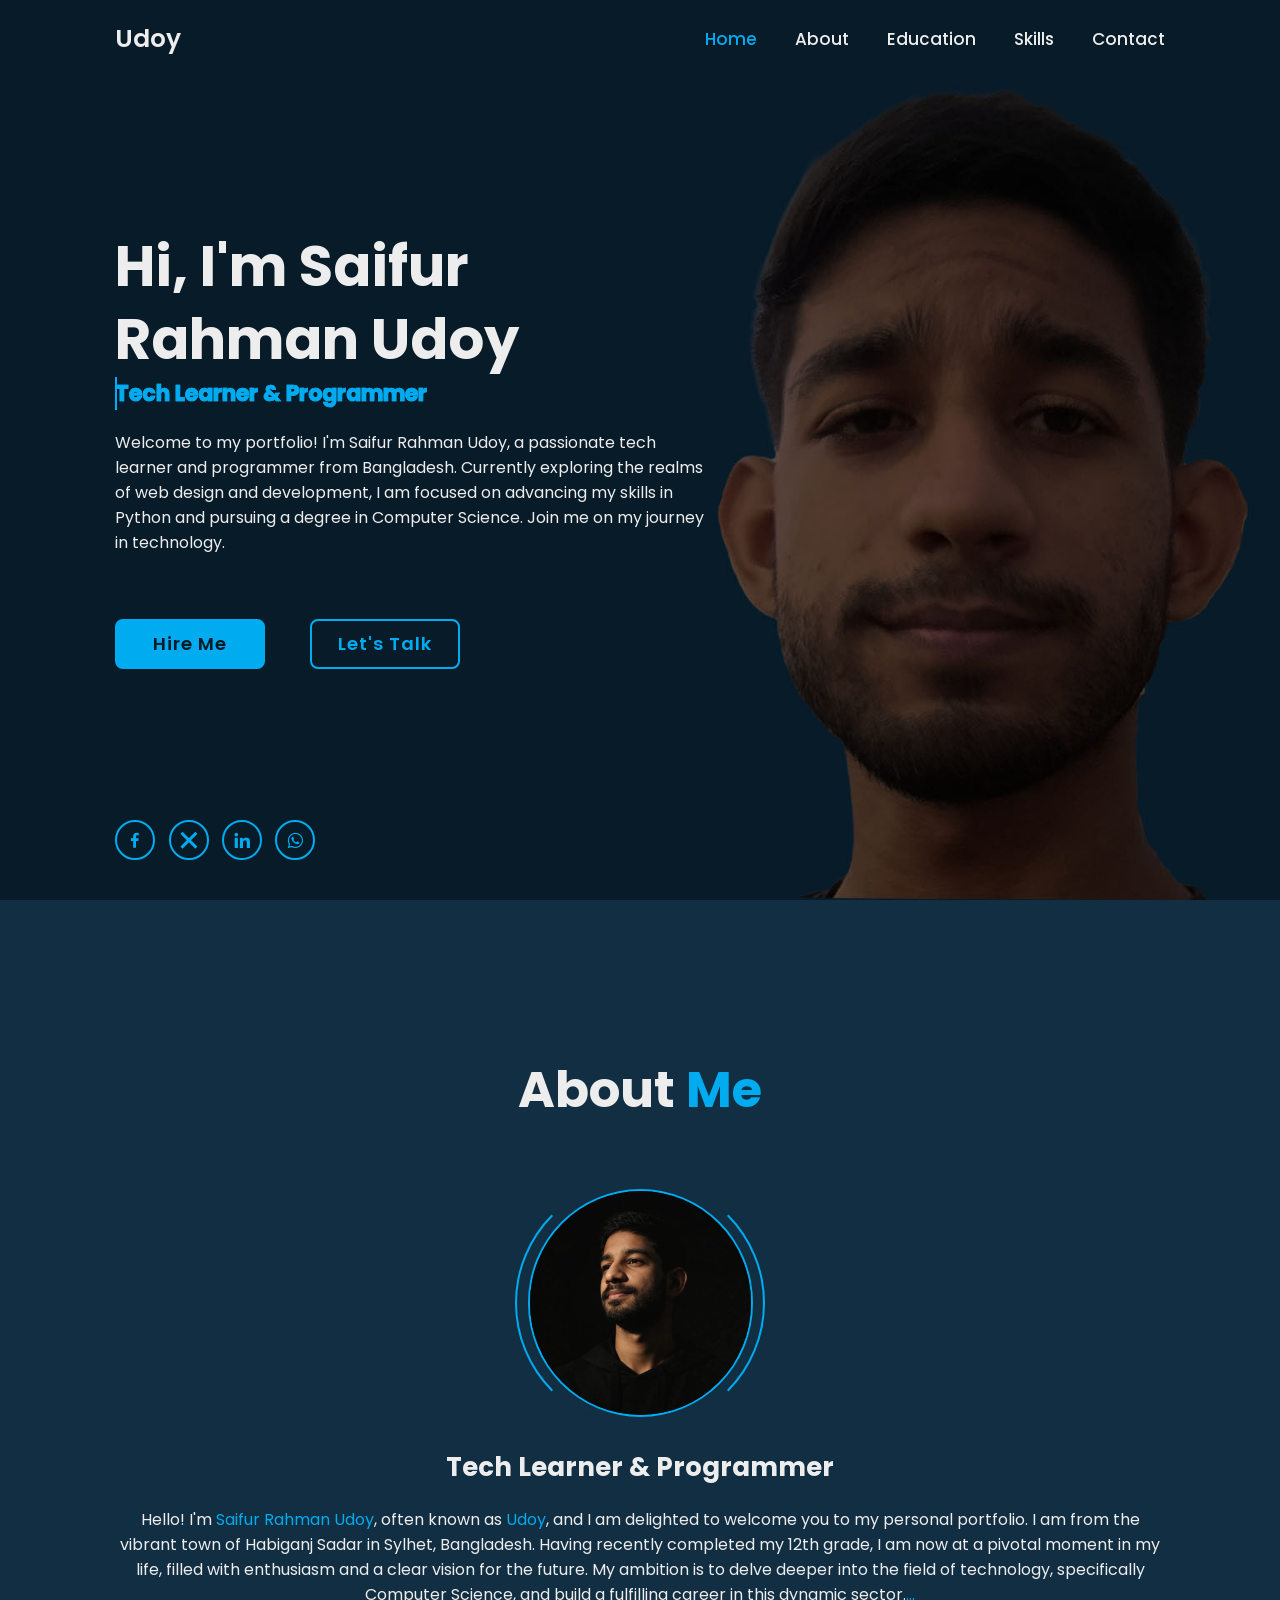
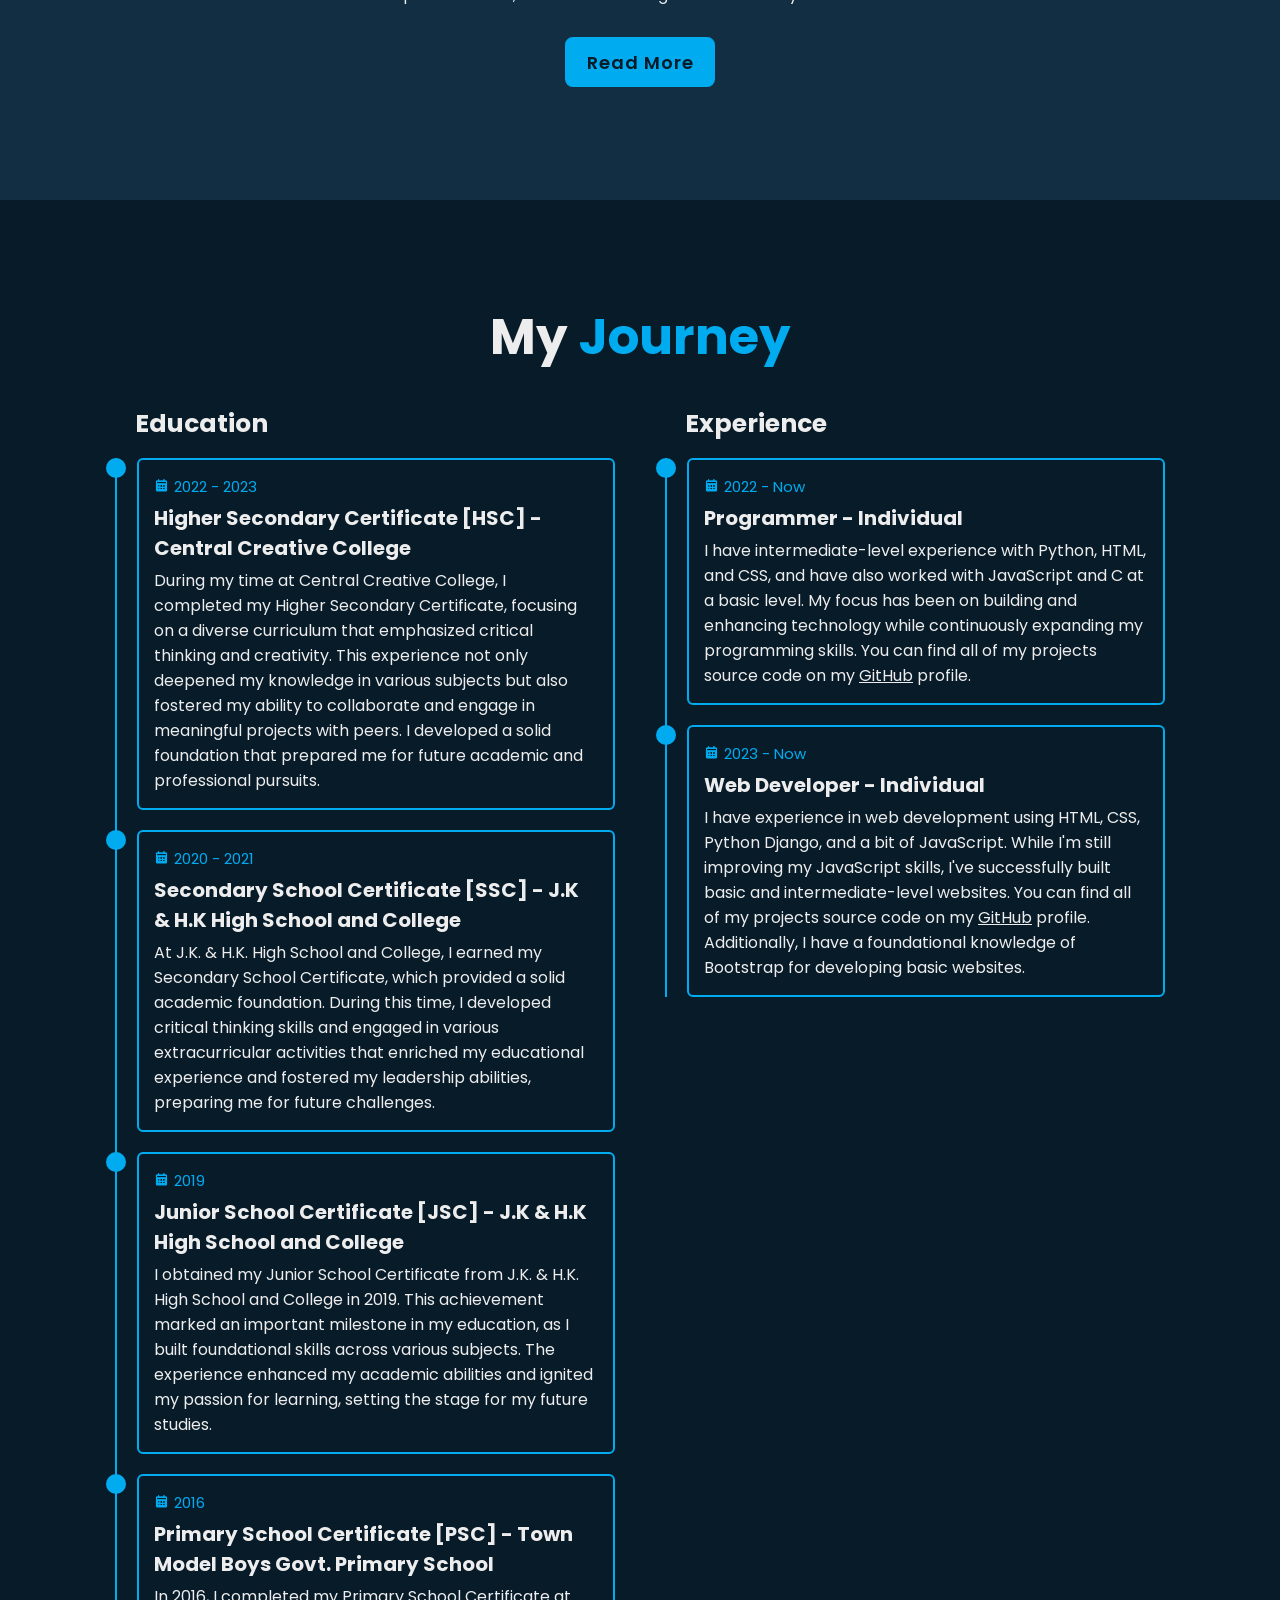
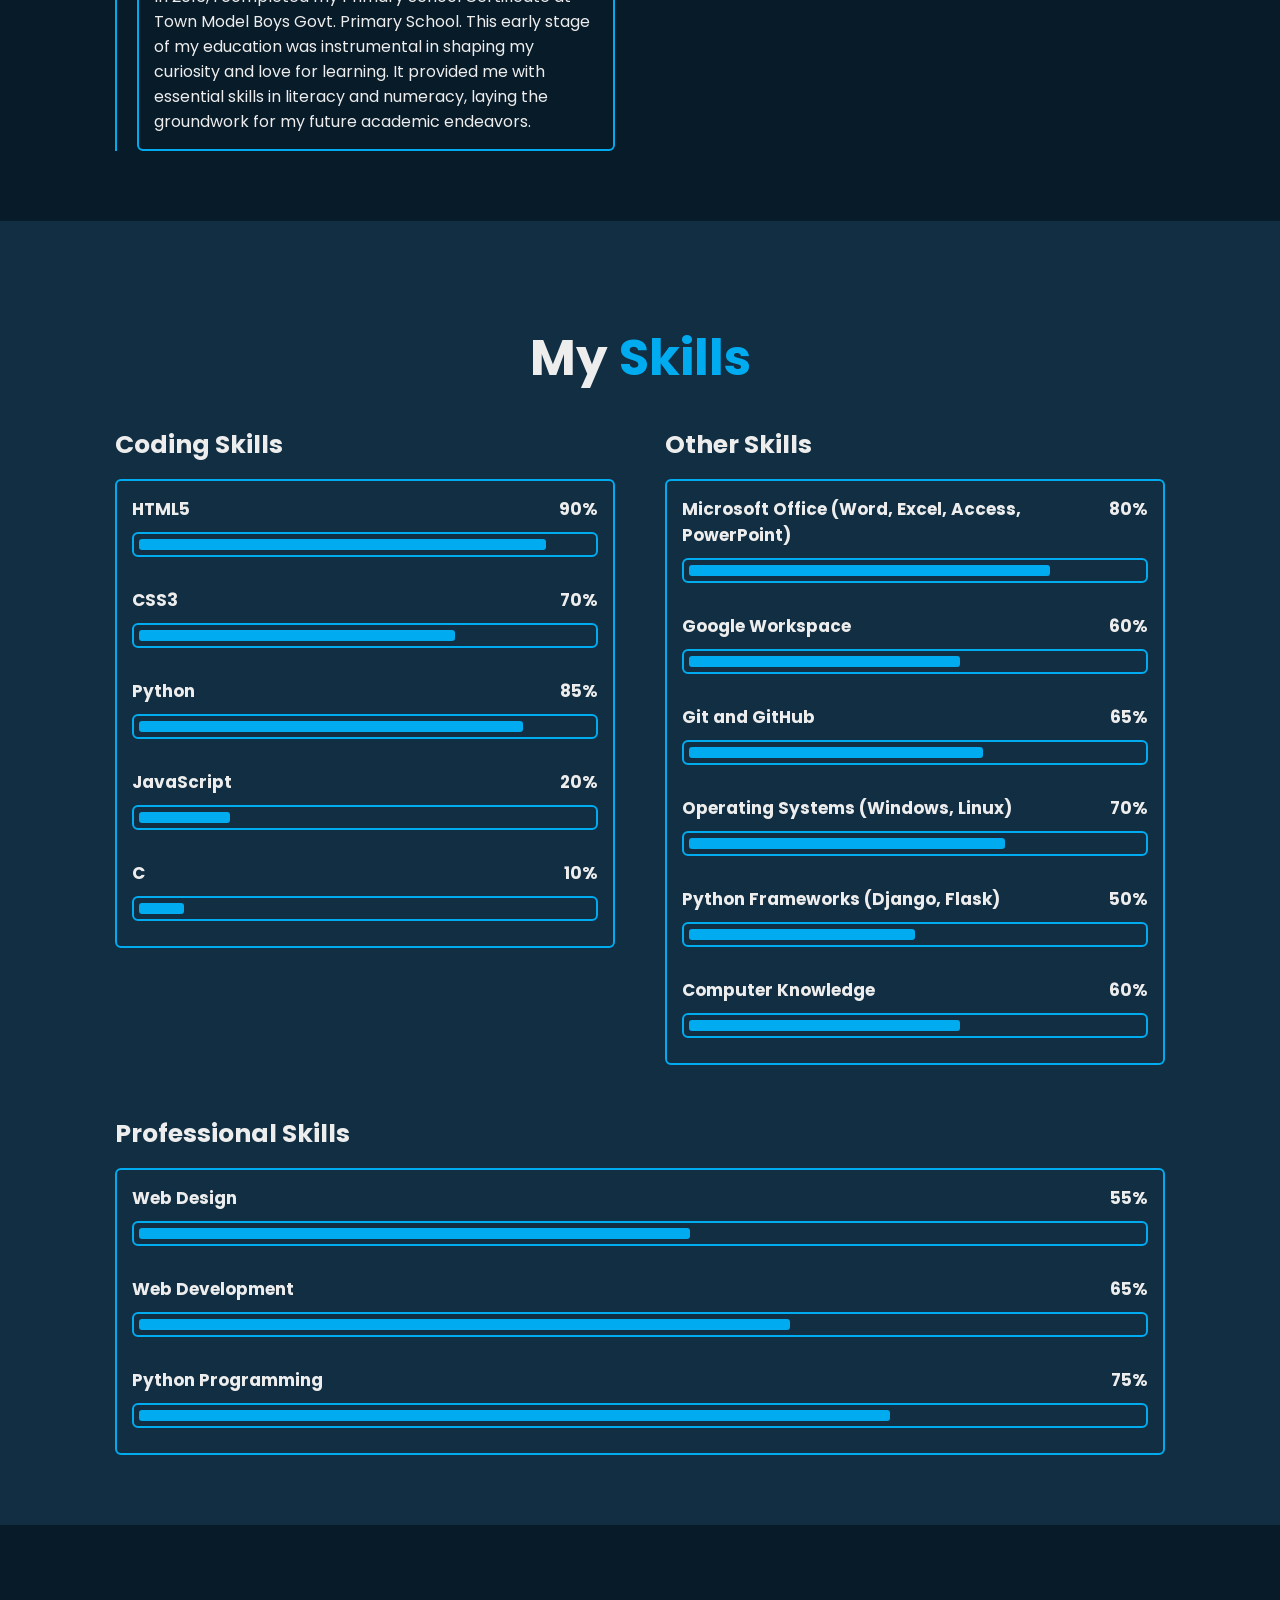
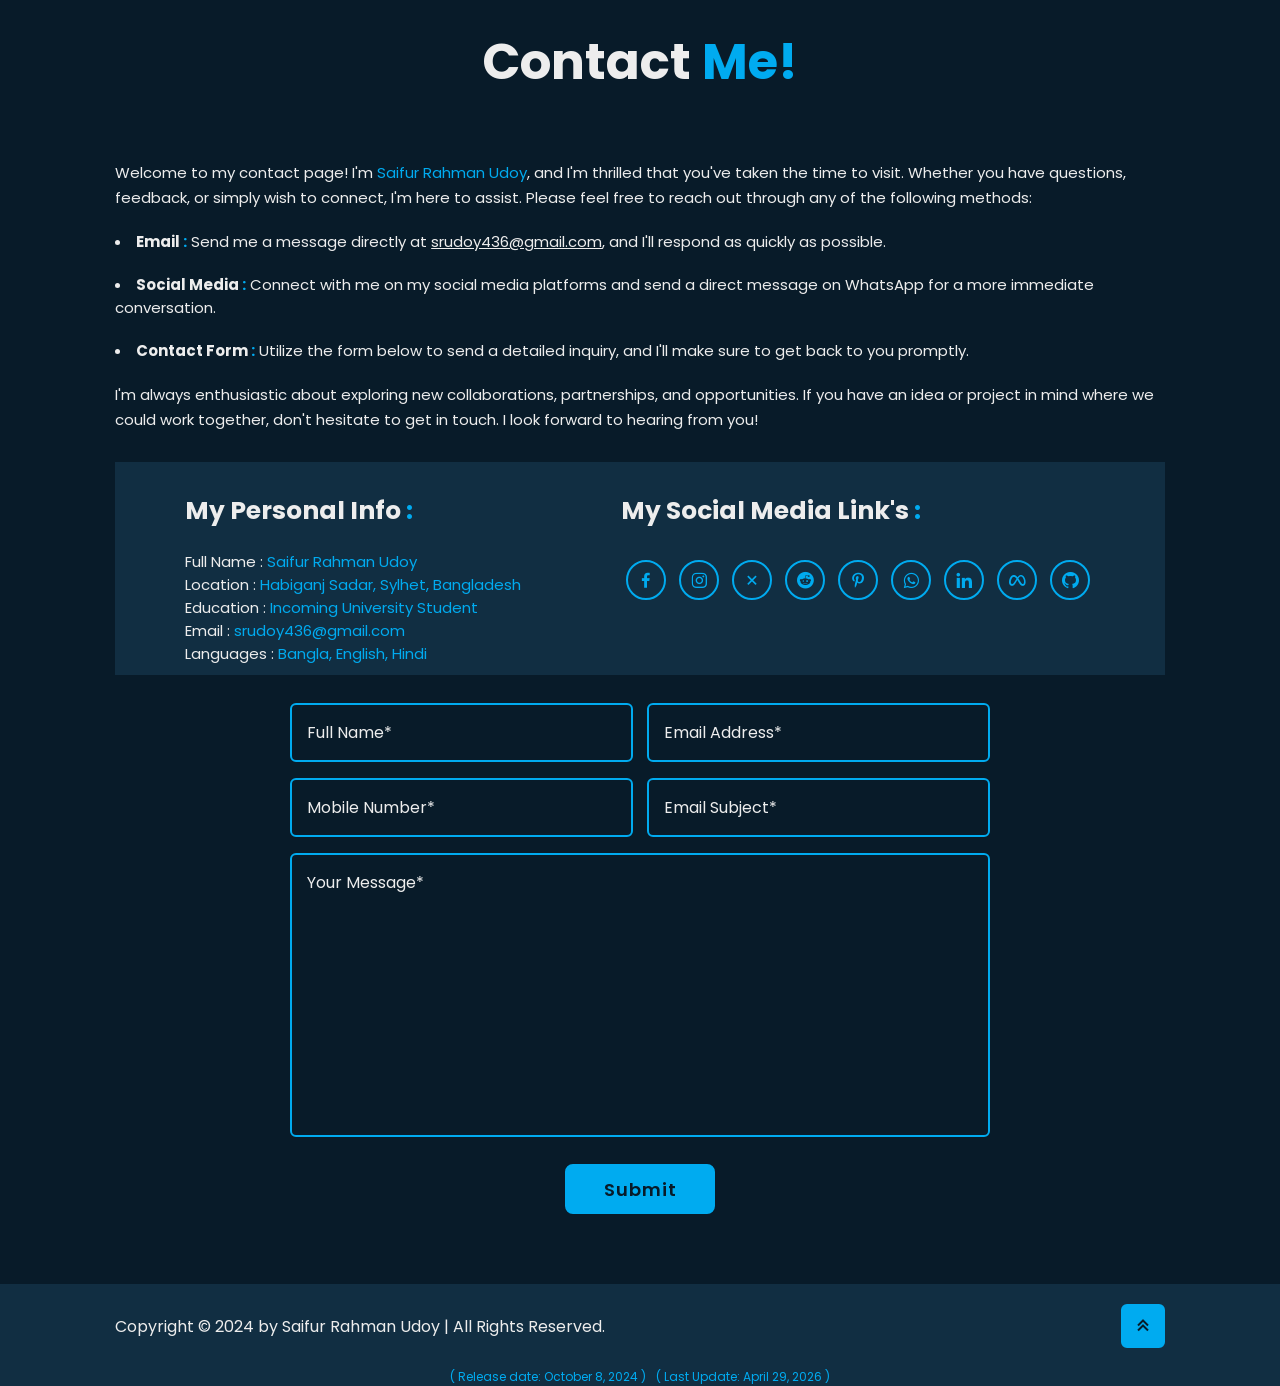
==== index.html @ 271bfabc "Add files via upload" ====
<!DOCTYPE html>
<html lang="en">
<head>
    <meta charset="UTF-8">
    <meta name="viewport" content="width=device-width, initial-scale=1.0">
    <title>Saifur Rahman Udoy</title>
    <link rel="icon" href="./img/aboutProfile.jpg" type="img/titleimg">
    <link rel="stylesheet" href="./css/style.css">
    <link rel="stylesheet" href="./css/responsive.css">
    <link href='https://unpkg.com/boxicons@2.1.4/css/boxicons.min.css' rel='stylesheet'>
</head>
<body>
    <!-- HEADER SECTION DESIGN -->
    <header class="header">
        <a href="#home" class="logo">Udoy</a>
        <!-- <div class="bx bx-menu" id="menu-icon"></div> -->
        <nav class="navbar">
            <a href="#home" class="active">Home</a>
            <a href="#about">About</a>
            <a href="#education">Education</a>
            <a href="#skills">Skills</a>
            <a href="#contact">Contact</a>

            <span class="active-nav"></span>
        </nav>
    </header>
    <!-- MAIN SECTION DESIGN  -->
    <main>
        <!-- HOME SECTION DESIGN  -->
        <section class="home show-animate" id="home">
            <div class="home-content">
                <h1>Hi, I'm <span>Saifur Rahman Udoy</span></h1>
                <div class="text-animate">
                    <h3>Tech Learner & Programmer</h3>
                </div>
                <p>Welcome to my portfolio! I'm Saifur Rahman Udoy, a passionate tech learner and programmer from Bangladesh. Currently exploring the realms of web design and development, I am focused on advancing my skills in Python and pursuing a degree in Computer Science. Join me on my journey in technology.</p>
                <div class="btn-box">
                    <a href="#contact" class="btn">Hire Me</a>
                    <a href="#contact" class="btn">Let's Talk</a>
                </div>
            </div>
            <div class="home-sci">
                <a href="https://www.facebook.com/saifurrahmanudoy" target="_blank"><i class='bx bxl-facebook'></i></a>
                <a href="https://www.x.com/Udoy436" target="_blank"><i class='bx bx-x' id="X-handle"></i></a>
                <a href="https://www.linkedin.com/in/saifurrahmanudoy" target="_blank"><i class='bx bxl-linkedin'></i></a>
                <a href="https://wa.me/+8801782299436" target="_blank"><i class='bx bxl-whatsapp'></i></a>
            </div>
            <div class="home-imgHover"></div>
        </section>
        <!-- ABOUT SECTION DESIGN  -->
         <section class="about" id="about">
            <h2 class="heading">About <span>Me</span></h2>
            <div class="about-img">
                <img src="./img/aboutProfile.jpg" alt="my image">
                <span class="circle-spin"></span>
            </div>
            <div class="about-content">
                <h3>Tech Learner & Programmer</h3>
                <p>Hello! I'm <span>Saifur Rahman Udoy</span>, often known as <span>Udoy</span>, and I am delighted to welcome you to my personal portfolio. I am from the vibrant town of Habiganj Sadar in Sylhet, Bangladesh. Having recently completed my 12th grade, I am now at a pivotal moment in my life, filled with enthusiasm and a clear vision for the future. My ambition is to delve deeper into the field of technology, specifically Computer Science, and build a fulfilling career in this dynamic sector.<span>...</span></p>
                <div class="btn-box btns">
                    <a href="./html/about.html" class="btn">Read More</a>
                </div>
            </div>
         </section>
         <!-- EDUCATION SECTION DESIGN  -->
          <section class="education" id="education">
            <h2 class="heading">My <span>Journey</span></h2>
            <div class="education-row">
                <div class="education-column">
                    <h3 class="title">Education</h3>
                    <div class="education-box">
                        <div class="education-content">
                            <div class="content">
                                <div class="year"><i class='bx bxs-calendar'></i>2022 - 2023</div>
                                <h3>Higher Secondary Certificate [HSC] - Central Creative College</h3>
                                <p>During my time at Central Creative College, I completed my Higher Secondary Certificate, focusing on a diverse curriculum that emphasized critical thinking and creativity. This experience not only deepened my knowledge in various subjects but also fostered my ability to collaborate and engage in meaningful projects with peers. I developed a solid foundation that prepared me for future academic and professional pursuits.</p>
                            </div>
                        </div>
                        <div class="education-content">
                            <div class="content">
                                <div class="year"><i class='bx bxs-calendar'></i>2020 - 2021</div>
                                <h3>Secondary School Certificate [SSC] - J.K & H.K High School and College</h3>
                                <p>At J.K. & H.K. High School and College, I earned my Secondary School Certificate, which provided a solid academic foundation. During this time, I developed critical thinking skills and engaged in various extracurricular activities that enriched my educational experience and fostered my leadership abilities, preparing me for future challenges.</p>
                            </div>
                        </div>
                        <div class="education-content">
                            <div class="content">
                                <div class="year"><i class='bx bxs-calendar'></i>2019</div>
                                <h3>Junior School Certificate [JSC] - J.K & H.K High School and College</h3>
                                <p>I obtained my Junior School Certificate from J.K. & H.K. High School and College in 2019. This achievement marked an important milestone in my education, as I built foundational skills across various subjects. The experience enhanced my academic abilities and ignited my passion for learning, setting the stage for my future studies.</p>
                            </div>
                        </div>
                        <div class="education-content">
                            <div class="content">
                                <div class="year"><i class='bx bxs-calendar'></i>2016</div>
                                <h3>Primary School Certificate [PSC] - Town Model Boys Govt. Primary School</h3>
                                <p>In 2016, I completed my Primary School Certificate at Town Model Boys Govt. Primary School. This early stage of my education was instrumental in shaping my curiosity and love for learning. It provided me with essential skills in literacy and numeracy, laying the groundwork for my future academic endeavors.</p>
                            </div>
                        </div>
                    </div>
                </div>
                <div class="education-column">
                    <h3 class="title">Experience</h3>
                    <div class="education-box">
                        <div class="education-content">
                            <div class="content">
                                <div class="year"><i class='bx bxs-calendar'></i>2022 - Now</div>
                                <h3>Programmer  - Individual</h3>
                                <p>I have intermediate-level experience with Python, HTML, and CSS, and have also worked with JavaScript and C at a basic level. My focus has been on building and enhancing technology while continuously expanding my programming skills. You can find all of my projects source code on my <a href="https://github.com/udoy382" class="link-code" target="_blank">GitHub</a> profile.</p>
                            </div>
                        </div>
                        <div class="education-content">
                            <div class="content">
                                <div class="year"><i class='bx bxs-calendar'></i>2023 - Now</div>
                                <h3>Web Developer - Individual</h3>
                                <p>I have experience in web development using HTML, CSS, Python Django, and a bit of JavaScript. While I'm still improving my JavaScript skills, I've successfully built basic and intermediate-level websites. You can find all of my projects source code on my <a href="https://github.com/udoy382" class="link-code" target="_blank">GitHub</a> profile. Additionally, I have a foundational knowledge of Bootstrap for developing basic websites.</p>
                            </div>
                        </div>
                    </div>
                </div>
            </div>
          </section>
          <!-- SKILLS SECTION DESIGN  -->
           <section class="skills" id="skills">
            <h2 class="heading">My <span>Skills</span></h2>
            <div class="skills-row">
                <div class="skills-column">
                    <h3 class="title">Coding Skills</h3>
                    <div class="skills-box">
                        <div class="skills-content">
                            <div class="progress">
                                <h3>HTML5 <span>90%</span></h3>
                                <div class="bar"><span></span></div>
                            </div>
                            <div class="progress">
                                <h3>CSS3 <span>70%</span></h3>
                                <div class="bar"><span></span></div>
                            </div>
                            <div class="progress">
                                <h3>Python <span>85%</span></h3>
                                <div class="bar"><span></span></div>
                            </div>
                            <div class="progress">
                                <h3>JavaScript <span>20%</span></h3>
                                <div class="bar"><span></span></div>
                            </div>
                            <div class="progress">
                                <h3>C <span>10%</span></h3>
                                <div class="bar"><span></span></div>
                            </div>
                        </div>
                    </div>
                </div>
                <div class="skills-column">
                    <h3 class="title">Other Skills</h3>
                    <div class="skills-box">
                        <div class="skills-content">
                            <div class="progress">
                                <h3>Microsoft Office (Word, Excel, Access, PowerPoint) <span>80%</span></h3>
                                <div class="bar"><span></span></div>
                            </div>
                            <div class="progress">
                                <h3>Google Workspace <span>60%</span></h3>
                                <div class="bar"><span></span></div>
                            </div>
                            <div class="progress">
                                <h3>Git and GitHub <span>65%</span></h3>
                                <div class="bar"><span></span></div>
                            </div>
                            <div class="progress">
                                <h3>Operating Systems (Windows, Linux) <span>70%</span></h3>
                                <div class="bar"><span></span></div>
                            </div>
                            <div class="progress">
                                <h3>Python Frameworks (Django, Flask) <span>50%</span></h3>
                                <div class="bar"><span></span></div>
                            </div>
                            <div class="progress">
                                <h3>Computer Knowledge <span>60%</span></h3>
                                <div class="bar"><span></span></div>
                            </div>
                        </div>
                    </div>
                </div>
                <div class="skills-column">
                    <h3 class="title">Professional Skills</h3>
                    <div class="skills-box">
                        <div class="skills-content">
                            <div class="progress">
                                <h3>Web Design<span>55%</span></h3>
                                <div class="bar"><span></span></div>
                            </div>
                            <div class="progress">
                                <h3>Web Development <span>65%</span></h3>
                                <div class="bar"><span></span></div>
                            </div>
                            <div class="progress">
                                <h3>Python Programming <span>75%</span></h3>
                                <div class="bar"><span></span></div>
                            </div>
                        </div>
                    </div>
                </div>
            </div>
           </section>
           <!-- CONTACT SECTION DESIGN  -->
            <section class="contact" id="contact">
                <h2 class="heading">Contact <span>Me!</span></h2>
                <div class="contact-top-text">
                    <p>Welcome to my contact page! I'm <span>Saifur Rahman Udoy</span>, and I'm thrilled that you've taken the time to visit. Whether you have questions, feedback, or simply wish to connect, I'm here to assist. Please feel free to reach out through any of the following methods:</p>
                    <p>
                        <li>
                            <b>Email <span>:</span></b> Send me a message directly at <a href="mailto:srudoy436@gmail.com" class="link-code">srudoy436@gmail.com</a>, and I'll respond as quickly as possible.
                        </li>
                    </p>
                    <p>
                        <li>
                            <b>Social Media <span>:</span></b> Connect with me on my social media platforms and send a direct message on WhatsApp for a more immediate conversation.
                        </li>

                    </p>
                    <p>
                        <li>
                            <b>Contact Form <span>:</span></b> Utilize the form below to send a detailed inquiry, and I'll make sure to get back to you promptly.
                        </li>

                    </p>
                    <p>
                        I'm always enthusiastic about exploring new collaborations, partnerships, and opportunities. If you have an idea or project in mind where we could work together, don't hesitate to get in touch. I look forward to hearing from you!
                    </p>
                </div>
                <div class="my-contact-info">
                    <div class="top-contact-info">
                        <h3>My Personal Info <span>:</span></h3>
                        <p>Full Name : <span>Saifur Rahman Udoy</span></p>
                        <p>Location : <span>Habiganj Sadar, Sylhet, Bangladesh</span></p>
                        <p>Education : <span>Incoming University Student</span></p>
                        <p>Email : <span>srudoy436@gmail.com</span></p>
                        <p>Languages : <span>Bangla, English, Hindi</span></p>
                    </div>
                    <div class="bottom-contact-info">
                        <h3>My Social Media Link's <span>:</span></h3>
                        <a href="https://www.facebook.com/saifurrahmanudoy" target="_blank"><i class='bx bxl-facebook'></i></a>
                        <a href="https://www.instagram.com/saifurrahmanudoy/" target="_blank"><i class='bx bxl-instagram'></i></a>
                        <a href="https://www.x.com/Udoy436" target="_blank"><i class='bx bx-x' id="X-handle"></i></a>
                        <a href="https://www.reddit.com/u/SaifurRahmanUdoy/s/kiwu8GgrQa" target="_blank"><i class='bx bxl-reddit'></i></a>
                        <a href="https://pin.it/75cZm0Jy0" target="_blank"><i class='bx bxl-pinterest-alt'></i></a>
                        <a href="https://wa.me/+8801782299436" target="_blank"><i class='bx bxl-whatsapp'></i></a>
                        <a href="https://www.linkedin.com/in/saifurrahmanudoy" target="_blank"><i class='bx bxl-linkedin'></i></a>
                        <a href="https://www.threads.net/@saifurrahmanudoy" target="_blank"><i class='bx bxl-meta'></i></a>
                        <a href="https://github.com/udoy382" target="_blank"><i class='bx bxl-github'></i></a>
                    </div>
                </div>
                <form action="https://api.web3forms.com/submit" method="POST">
                    <div class="input-box">
                        <input type="hidden" name="access_key" value="19dd0f83-bced-4e68-affa-c4c478525150">
                        <div class="input-field">
                            <input type="text" name="name" id="name" placeholder="Full Name*" required>
                            <span class="focus"></span>
                        </div>
                        <div class="input-field">
                            <input type="email" name="email" id="email" placeholder="Email Address*" required>
                            <span class="focus"></span>
                        </div>
                    </div>
                    <div class="input-box">
                        <div class="input-field">
                            <input type="number" name="number" id="number" placeholder="Mobile Number*" required>
                            <span class="focus"></span>
                        </div>
                        <div class="input-field">
                            <input type="text" name="subject" id="subject" placeholder="Email Subject*" required>
                            <span class="focus"></span>
                        </div>
                    </div>
                    <div class="textarea-field">
                        <textarea name="textarea" id="textarea" cols="30" rows="10" placeholder="Your Message*" required></textarea>
                        <span class="focus"></span>
                    </div>
                    <div class="btn-box btns">
                        <button type="submit" class="btn">Submit</button>
                    </div>
                </form>
            </section>
    </main>
    <!-- FOOTER SECTION DESIGN  -->
    <footer class="footer">
        <div class="footer-top-content">
            <div class="footer-text">
                <p>Copyright &copy; 2024 by Saifur Rahman Udoy | All Rights Reserved.</p>
            </div>
            <div class="footer-iconTop">
                <a href="#"><i class='bx bx-chevrons-up'></i></a>
            </div>
        </div>
        <div class="footer-bottom-content">
            <div class="release-box">
                <span>( Release date: October 8, 2024 )</span>
            </div>
            <div class="last-update-box">
                <span>( Last Update: April 29, 2026 )</span>
            </div>
        </div>
    </footer>
    <script src="./js/script.js"></script>
</body>
</html>
---- css/style.css ----
@import url("https://fonts.googleapis.com/css2?family=Poppins:wght@200;300;400;500;600;700;800;900&display=swap");

* {
  margin: 0;
  padding: 0;
  box-sizing: border-box;
  border: none;
  outline: none;
  scroll-behavior: smooth;
  font-family: "Poppins", sans-serif;
}

:root {
  --bg-color: #081b29;
  --second-bg-color: #112e42;
  --text-color: #ededed;
  --main-color: #00abf0;
}

::selection {
  color: #008B8B;
}


html {
  font-size: 62.5%;
  overflow-x: hidden;
}

body {
  background: var(--bg-color);
  color: var(--text-color);
}

a {
  text-decoration: none;
}

/* HEADER SECTION DESIGN  */

.header {
  position: fixed;
  top: 0;
  left: 0;
  width: 100%;
  padding: 2rem 9%;
  background-color: transparent;
  display: flex;
  justify-content: space-between;
  align-items: center;
  z-index: 100;
  transition: 0.3s;
}

.header.sticky {
  background: var(--bg-color);
}

.logo {
  position: relative;
  font-size: 2.5rem;
  color: var(--text-color);
  font-weight: 600;
}

.navbar {
  position: relative;
}

.navbar a {
  font-size: 1.7rem;
  color: var(--text-color);
  font-weight: 500;
  margin-left: 3.5rem;
  transition: 0.3s;
}

.navbar a:hover,
.navbar a.active {
  color: var(--main-color);
}

#menu-icon {
  position: relative;
  font-size: 3.6rem;
  color: var(--text-color);
  cursor: pointer;
  display: none;
}

/* MAIN SECTION DESIGN  */

section {
  min-height: 100vh;
  padding: 10rem 9% 2rem;
}

/* HOME SECTION DESIGN  */

.home {
  display: flex;
  align-items: center;
  padding: 0 9%;
  background: url("../img/myImage2.jpg") no-repeat;
  background-size: cover;
  background-position: center;
}

.home-content {
  max-width: 60rem;
  z-index: 99;
}

.home-content h1 {
  position: relative;
  display: inline-block;
  font-size: 5.6rem;
  font-weight: 700;
  line-height: 1.3;
}

.home-content h1 span {
  color: var(--text-color);
}

.home-content .text-animate {
  position: relative;
  width: 32.8rem;
}

.home-content .text-animate h3 {
  font-size: 2.2rem;
  font-weight: 700;
  color: transparent;
  -webkit-text-stroke: 0.7px var(--main-color);
  background-image: linear-gradient(var(--main-color), var(--main-color));
  background-repeat: no-repeat;
  -webkit-background-clip: text;
  background-clip: text;
  background-position: center;
}

.home.show-animate .home-content .text-animate h3 {
  animation: homeBgText 6s linear infinite;
  animation-delay: 2s;
}

.home-content .text-animate h3::before {
  content: "";
  position: absolute;
  top: 0;
  left: 0;
  width: 0;
  height: 100%;
  border-right: 2px solid var(--main-color);
  z-index: -1;
}

.home.show-animate .home-content .text-animate h3::before {
  animation: homeCursorTexxt 6s linear infinite;
  animation-delay: 2s;
}

.home-content p {
  position: relative;
  font-size: 1.6rem;
  margin: 2rem 0 4em;
}

.btn-box {
  position: relative;
  display: flex;
  justify-content: space-between;
  width: 34.5rem;
  height: 5rem;
}

.btn-box .btn {
  position: relative;
  display: inline-flex;
  justify-content: center;
  align-items: center;
  width: 15rem;
  height: 100%;
  background: var(--main-color);
  border: 0.2rem solid var(--main-color);
  border-radius: 0.8rem;
  font-size: 1.8rem;
  font-weight: 600;
  letter-spacing: 0.1rem;
  color: var(--bg-color);
  z-index: 1;
  overflow: hidden;
  transition: 0.5s;
}

.btn-box .btn:hover {
  color: var(--main-color);
}

.btn-box .btn:nth-child(2) {
  background: transparent;
  color: var(--main-color);
}

.btn-box .btn:nth-child(2):hover {
  color: var(--bg-color);
}

.btn-box .btn:nth-child(2)::before {
  background: var(--main-color);
}

.btn-box .btn::before {
  content: "";
  position: absolute;
  top: 0;
  left: 0;
  width: 0;
  height: 100%;
  background: var(--bg-color);
  z-index: -1;
  transition: 0.5s;
}

.btn-box .btn:hover::before {
  width: 100%;
}

.home-sci {
  position: absolute;
  bottom: 4rem;
  width: 200px;
  display: flex;
  justify-content: space-between;
}

.home-sci a {
  position: relative;
  display: inline-flex;
  justify-content: center;
  align-items: center;
  width: 40px;
  height: 40px;
  background: transparent;
  border: 0.2rem solid var(--main-color);
  border-radius: 50%;
  font-size: 20px;
  color: var(--main-color);
  z-index: 1;
  overflow: hidden;
  transition: 0.5s;
}

.home-sci a:hover {
  color: var(--bg-color);
}

.home-sci a::before {
  content: "";
  position: absolute;
  top: 0;
  left: 0;
  width: 0;
  height: 100%;
  background: var(--main-color);
  z-index: -1;
  transition: 0.5s;
}

.home-sci a:hover::before {
  width: 100%;
}

.home-sci #X-handle {
  font-size: 36px;
}

.home-imgHover {
  position: absolute;
  top: 0;
  right: 0;
  width: 45%;
  height: 100%;
  background: transparent;
  transition: 3s;
}

.home-imgHover:hover {
  background: var(--bg-color);
  opacity: 0.8;
}

/* ABOUT SECTION DESIGN  */

.about {
  display: flex;
  justify-content: center;
  align-items: center;
  flex-direction: column;
  gap: 2rem;
  background: var(--second-bg-color);
  padding-bottom: 6rem;
}

.heading {
  position: relative;
  font-size: 5rem;
  margin-bottom: 3rem;
  text-align: center;
}

span {
  color: var(--main-color);
}

.about-img {
  position: relative;
  width: 25rem;
  height: 25rem;
  border-radius: 50%;
  display: flex;
  justify-content: center;
  align-items: center;
}

.about-img img {
  width: 90%;
  border-radius: 50%;
  border: 0.2rem solid var(--main-color);
}

.about-img .circle-spin {
  position: absolute;
  top: 50%;
  left: 50%;
  transform: translate(-50%, -50%) rotate(0);
  width: 100%;
  height: 100%;
  border-radius: 50%;
  border-top: 0.2rem solid var(--second-bg-color);
  border-bottom: 0.2rem solid var(--second-bg-color);
  border-left: 0.2rem solid var(--main-color);
  border-right: 0.2rem solid var(--main-color);
  animation: aboutSinner 8s linear infinite;
}

.about-content {
  text-align: center;
}

.about-content h3 {
  position: relative;
  display: inline-block;
  font-size: 2.6rem;
}

.about-content p {
  position: relative;
  font-size: 1.6rem;
  margin: 2rem 0 3rem;
}

.btn-box.btns {
  display: inline-block;
  width: 15rem;
}

.btn-box.btns a::before {
  background: var(--second-bg-color);
}

/* EDUCATION SECTION DESIGN  */

.education {
  display: flex;
  justify-content: center;
  align-items: center;
  flex-direction: column;
  min-height: auto;
  padding-bottom: 5rem;
}

.education .education-row {
  display: flex;
  flex-wrap: wrap;
  gap: 5rem;
}

.education-row .education-column {
  flex: 1 1 40rem;
}

.education-column .title {
  position: relative;
  display: inline-block;
  font-size: 2.5rem;
  margin: 0 0 1.5rem 2rem;
}

.education-column .education-box {
  position: relative;
  border-left: 0.2rem solid var(--main-color);
}

.education-box .education-content {
  position: relative;
  padding-left: 2rem;
}

.education-box .education-content::before {
  content: "";
  position: absolute;
  top: 0;
  left: -1.1rem;
  width: 2rem;
  height: 2rem;
  background-color: var(--main-color);
  border-radius: 50%;
}

.education-content .content {
  position: relative;
  padding: 1.5rem;
  border: 0.2rem solid var(--main-color);
  border-radius: 0.6rem;
  margin-bottom: 2rem;
  overflow: hidden;
}

.education-content .content::before {
  content: "";
  position: absolute;
  top: 0;
  left: 0;
  width: 0;
  height: 100%;
  background: var(--second-bg-color);
  z-index: -1;
  transition: 0.5s;
}

.education-content .content:hover::before {
  width: 100%;
}

.education-content .content .year {
  font-size: 1.5rem;
  color: var(--main-color);
  padding-bottom: 0.5rem;
}

.education-column .content .year i {
  padding-right: 0.5rem;
}

.education-column .content h3 {
  font-size: 2rem;
}

.education-content .content p {
  font-size: 1.6rem;
  padding-top: 0.5rem;
}

/* SKILLS SECTION DESIGN  */

.skills {
  min-height: auto;
  padding-bottom: 7rem;
  background: var(--second-bg-color);
}

.skills h2 {
  display: inline-block;
  left: 50%;
  transform: translateX(-50%);
}

.skills .skills-row {
  display: flex;
  flex-wrap: wrap;
  gap: 5rem;
}

.skills-row .skills-column {
  flex: 1 1 40rem;
}

.skills-column .title {
  position: relative;
  display: inline-block;
  font-size: 2.5rem;
  margin: 0 0 1.5rem;
}

.skills-column .skills-box {
  position: relative;
}

.skills-box .skills-content {
  position: relative;
  border: 0.2rem solid var(--main-color);
  border-radius: 0.6rem;
  padding: 0.5rem 1.5rem;
  z-index: 1;
  overflow: hidden;
}

.skills-box .skills-content::before {
  content: "";
  position: absolute;
  top: 0;
  left: 0;
  width: 0;
  height: 100%;
  background: var(--bg-color);
  z-index: -1;
  transition: 0.5s;
}

.skills-box .skills-content:hover::before {
  width: 100%;
}

.skills-content .progress {
  padding: 1rem 0;
}

.skills-content .progress h3 {
  font-size: 1.7rem;
  display: flex;
  justify-content: space-between;
}

.skills-content .progress h3 span {
  color: var(--text-color);
}

.skills-column .progress .bar {
  height: 2.5rem;
  border-radius: 0.6rem;
  border: 0.2rem solid var(--main-color);
  padding: 0.5rem;
  margin: 1rem 0;
}

.skills-column .progress .bar span {
  display: block;
  height: 100%;
  border-radius: 0.3rem;
  background: var(--main-color);
}

.skills-column:nth-child(1) .skills-content .progress:nth-child(1) .bar span {
  width: 90%;
}
.skills-column:nth-child(1) .skills-content .progress:nth-child(2) .bar span {
  width: 70%;
}
.skills-column:nth-child(1) .skills-content .progress:nth-child(3) .bar span {
  width: 85%;
}
.skills-column:nth-child(1) .skills-content .progress:nth-child(4) .bar span {
  width: 20%;
}
.skills-column:nth-child(1) .skills-content .progress:nth-child(5) .bar span {
  width: 10%;
}


.skills-column:nth-child(2) .skills-content .progress:nth-child(1) .bar span {
  width: 80%;
}
.skills-column:nth-child(2) .skills-content .progress:nth-child(2) .bar span {
  width: 60%;
}
.skills-column:nth-child(2) .skills-content .progress:nth-child(3) .bar span {
  width: 65%;
}
.skills-column:nth-child(2) .skills-content .progress:nth-child(4) .bar span {
  width: 70%;
}
.skills-column:nth-child(2) .skills-content .progress:nth-child(5) .bar span {
  width: 50%;
}
.skills-column:nth-child(2) .skills-content .progress:nth-child(6) .bar span {
  width: 60%;
}


.skills-column:nth-child(3) .skills-content .progress:nth-child(1) .bar span {
  width: 55%;
}
.skills-column:nth-child(3) .skills-content .progress:nth-child(2) .bar span {
  width: 65%;
}
.skills-column:nth-child(3) .skills-content .progress:nth-child(3) .bar span {
  width: 75%;
}

/* CONTACT SECTION DESIGN  */

.contact {
  min-height: auto;
  padding-bottom: 7rem;
}

.contact h2 {
  display: inline-block;
  left: 50%;
  transform: translateX(-50%);
}

.my-contact-info {
  display: flex;
  justify-content: space-around;
  flex-wrap: wrap;
  background: var(--second-bg-color);
  margin: 2rem 0;
  padding: 1rem 2rem;
}

.my-contact-info .top-contact-info h3,
.my-contact-info .bottom-contact-info h3 {
  font-size: 2.5rem;
  margin: 2rem 0;
  align-self: center;
}

.my-contact-info .top-contact-info p {
  font-size: 1.5rem;
  gap: 2rem;
}

.my-contact-info .bottom-contact-info a {
  display: inline-flex;
  flex-wrap: wrap;
  justify-content: center;
  align-items: center;
  width: 40px;
  height: 40px;
  background: transparent;
  border: 0.2rem solid var(--main-color);
  border-radius: 50%;
  font-size: 20px;
  color: var(--main-color);
  z-index: 1;
  overflow: hidden;
  transition: 0.5s;
  margin: 1rem 0.5rem;
}

.my-contact-info .bottom-contact-info a:hover {
  background: var(--bg-color);
}

.contact .contact-top-text {
  font-size: 1.5rem;
  margin: 2em 0;
}

.contact-top-text p {
  line-height: 2.5rem;
  margin-bottom: 2rem;
}

.contact form {
  max-width: 70rem;
  margin: 0 auto;
  text-align: center;
}

.contact form .input-box {
  position: relative;
  display: flex;
  justify-content: space-between;
  flex-wrap: wrap;
}

.contact form .input-box .input-field {
  position: relative;
  width: 49%;
  margin: 0.8rem 0;
}

.contact form .input-box .input-field input,
.contact form .textarea-field textarea {
  width: 100%;
  height: 100%;
  padding: 1.5rem;
  font-size: 1.6rem;
  color: var(--text-color);
  background: transparent;
  border-radius: 0.6rem;
  border: 0.2rem solid var(--main-color);
}

.contact form .input-box .input-field input::placeholder,
.contact form .textarea-field textarea::placeholder {
  color: var(--text-color);
}

.contact form .focus {
  position: absolute;
  top: 0;
  left: 0;
  width: 0;
  height: 100%;
  background: var(--second-bg-color);
  border-radius: 0.6rem;
  z-index: -1;
  transition: 0.5s;
}

.contact form .input-box .input-field input:focus ~ .focus,
.contact form .input-box .input-field input:valid ~ .focus,
.contact form .textarea-field textarea:focus ~ .focus,
.contact form .textarea-field textarea:valid ~ .focus {
  width: 100%;
}

.contact form .textarea-field {
  position: relative;
  margin: 0.8rem 0 2.7rem;
  display: flex;
}

.contact form .textarea-field textarea {
  resize: none;
}

.contact form .btn-box.btns .btn {
  cursor: pointer;
}

/* FOOTER SECTION DESIGN  */

.footer-top-content {
  display: flex;
  justify-content: space-between;
  align-items: center;
  flex-wrap: wrap;
  padding: 2rem 9%;
  background: var(--second-bg-color);
}

.footer-text,
.footer-iconTop {
  position: relative;
}

.footer-text p {
  font-size: 1.6rem;
}

.footer-iconTop a {
  position: relative;
  display: inline-flex;
  justify-content: center;
  align-items: center;
  padding: 0.8rem;
  background: var(--main-color);
  border: 0.2rem solid var(--main-color);
  border-radius: 0.6rem;
  z-index: 1;
  overflow: hidden;
}

.footer-iconTop a::before {
  content: "";
  position: absolute;
  top: 0;
  left: 0;
  width: 0;
  height: 100%;
  background: var(--second-bg-color);
  z-index: -1;
  transition: 0.5s;
}

.footer-iconTop a:hover::before {
  width: 100%;
}

.footer-iconTop a i {
  font-size: 2.4rem;
  color: var(--bg-color);
  transition: 0.5s;
}

.footer-iconTop a:hover i {
  color: var(--main-color);
}

.footer-bottom-content {
  display: flex;
  justify-content: center;
  align-items: center;
  flex-wrap: wrap;
  font-size: 1.2rem;
  background-color: var(--second-bg-color);
}

.release-box {
  margin: 0 1rem 0 0;
}

/* ANIMATION RELOAD AND SCROLL */

.animate {
  position: absolute;
  top: 0;
  right: 0;
  width: 100%;
  height: 100%;
  background: var(--bg-color);
  z-index: 98;
}

.animate.home-img {
  width: 50%;
}

.logo .animate,
.navbar .animate,
#menu-icon,
.home.show-animate .animate {
  animation: showRight 1s ease forwards;
  animation-delay: calc(0.3s * var(--i));
}

.animate.scroll {
  transition: 1s ease;
  transition-delay: calc(0.3s / var(--i));
  animation: none;
}

section:nth-child(even) .animate.scroll,
.footer .animate.scroll {
  background: var(--second-bg-color);
}

.education .education-box .animate.scroll {
  width: 105%;
}

.about.show-animate .animate.scroll,
.education.show-animate .animate.scroll,
.skills.show-animate .animate.scroll,
.contact.show-animate .animate.scroll,
.footer.show-animate .animate.scroll {
  transition-delay: calc(0.3s * var(--i));
  width: 0;
}


/* Utility */

.link-code{
  color: var(--text-color);
  text-decoration: underline;
}


/* KEYFRAMES ANIMATION */

@keyframes homeBgText {
  0%,
  10%,
  100% {
    background-position: -33rem 0;
  }

  65%,
  85% {
    background-position: 0 0;
  }
}

@keyframes homeCursorTexxt {
  0%,
  10%,
  100% {
    width: 0;
  }

  65%,
  78%,
  85% {
    width: 100%;
    opacity: 1;
  }

  75%,
  81% {
    opacity: 0;
  }
}

@keyframes aboutSinner {
  100% {
    transform: translate(-50%, -50%) rotate(360deg);
  }
}

@keyframes showRight {
  100% {
    width: 0;
  }
}
---- css/responsive.css ----
/* BREAKPOINTS */

@media (max-width: 1200px) {
  html {
    font-size: 53%;
  }
}

@media (max-width: 991px) {
  .header {
    padding: 2rem 4%;
  }

  section {
    padding: 10rem 4% 2rem;
  }

  .home {
    padding: 0 4%;
  }

  .footer-top-content {
    padding: 2rem 4%;
  }
}

@media (max-width: 768px) {
  .header {
    padding: 2rem 8%;
    background: var(--bg-color);
  }

  #menu-icon {
    display: block;
  }

  .navbar {
    position: absolute;
    top: 100%;
    left: -100%;
    width: 100%;
    padding: 1rem 4%;
    background: var(--main-color);
    box-shadow: 0 0.5rem 1rem rgba(0, 0, 0, 0.2);
    z-index: 1;
    transition: 0.25s ease;
    transition-delay: 0.25s;
  }

  .navbar.active {
    left: 0;
    transition-delay: 0s;
  }

  .navbar .active-nav {
    position: absolute;
    top: 0;
    left: -100%;
    width: 100%;
    height: 100%;
    background: var(--bg-color);
    border-top: 0.1rem solid rgba(0, 0, 0, 0.2);
    z-index: -1;
    transition: 0.25s ease;
    transition-delay: 0s;
  }

  .navbar.active .active-nav {
    left: 0;
    transition-delay: 0.25s;
  }

  .navbar a {
    display: block;
    font-size: 2rem;
    margin: 3rem 0;
    transform: translateX(-20rem);
    transition: 0.25s ease;
    transition-delay: 0s;
  }

  .navbar.active a {
    transform: translateX(0);
    transition-delay: 0.25s;
  }

  .home-imgHover {
    pointer-events: none;
    background: var(--bg-color);
    opacity: 0.6;
  }

  .home {
    background: none;
  }
}

@media (max-width: 520px) {
  html {
    font-size: 50%;
  }

  .home-content h1 {
    display: flex;
    flex-direction: column;
  }

  .home-sci {
    width: 200px;
  }

  .home-sci a {
    width: 38px;
    height: 38px;
  }
}

@media (max-width: 462px) {
  .home-content h1 {
    font-size: 5.2rem;
  }

  .education {
    padding: 10rem 4% 5rem 5%;
  }

  .contact form .input-box .input-field {
    width: 100%;
  }

  .footer-top-content {
    flex-direction: column-reverse;
  }

  .footer-top-content p {
    margin-top: 2rem;
    text-align: center;
  }
}

@media (max-width: 371px) {
  .header {
    padding: 2rem 10%;
  }
  .home {
    justify-content: center;
  }

  .home-content {
    display: flex;
    align-items: center;
    flex-direction: column;
    text-align: center;
  }

  .home-content h1 {
    font-size: 5rem;
  }
}

@media (max-width: 850px) {
  .animate.home-img {
    width: 55%;
  }
}
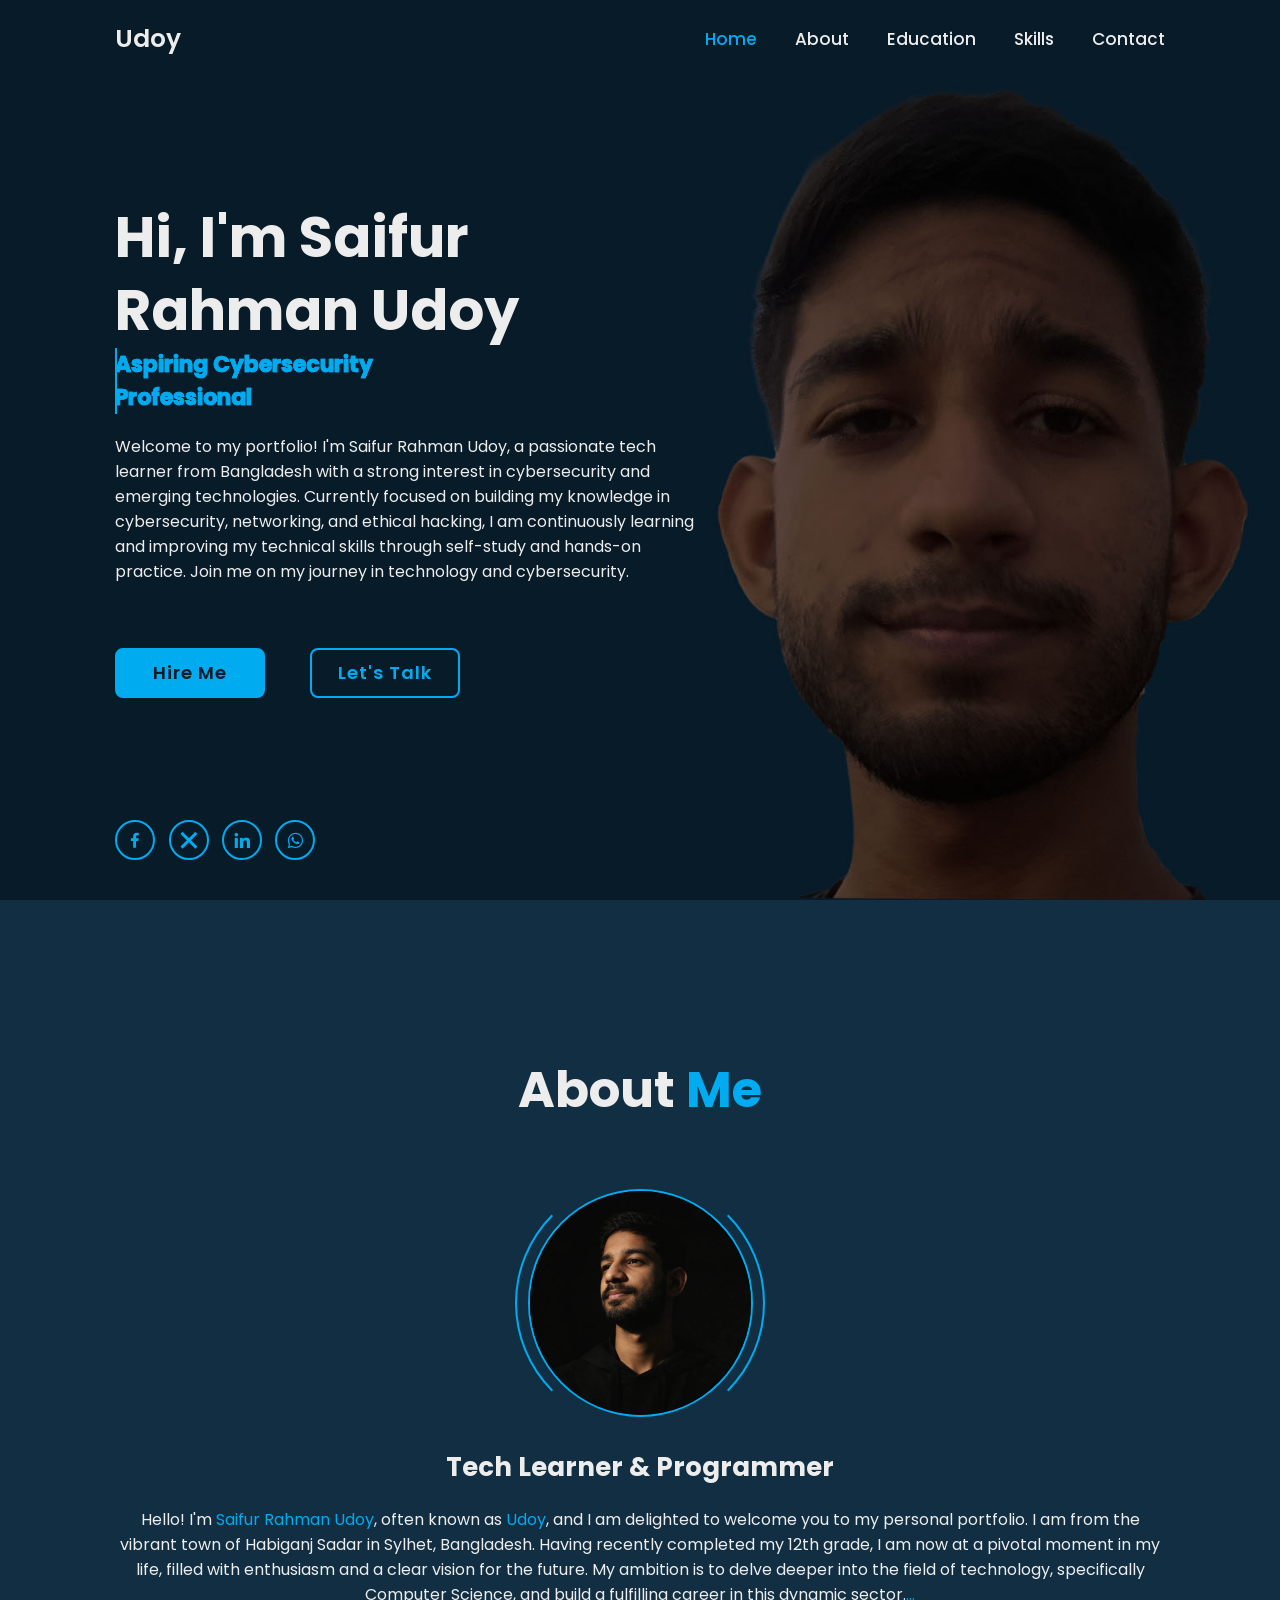
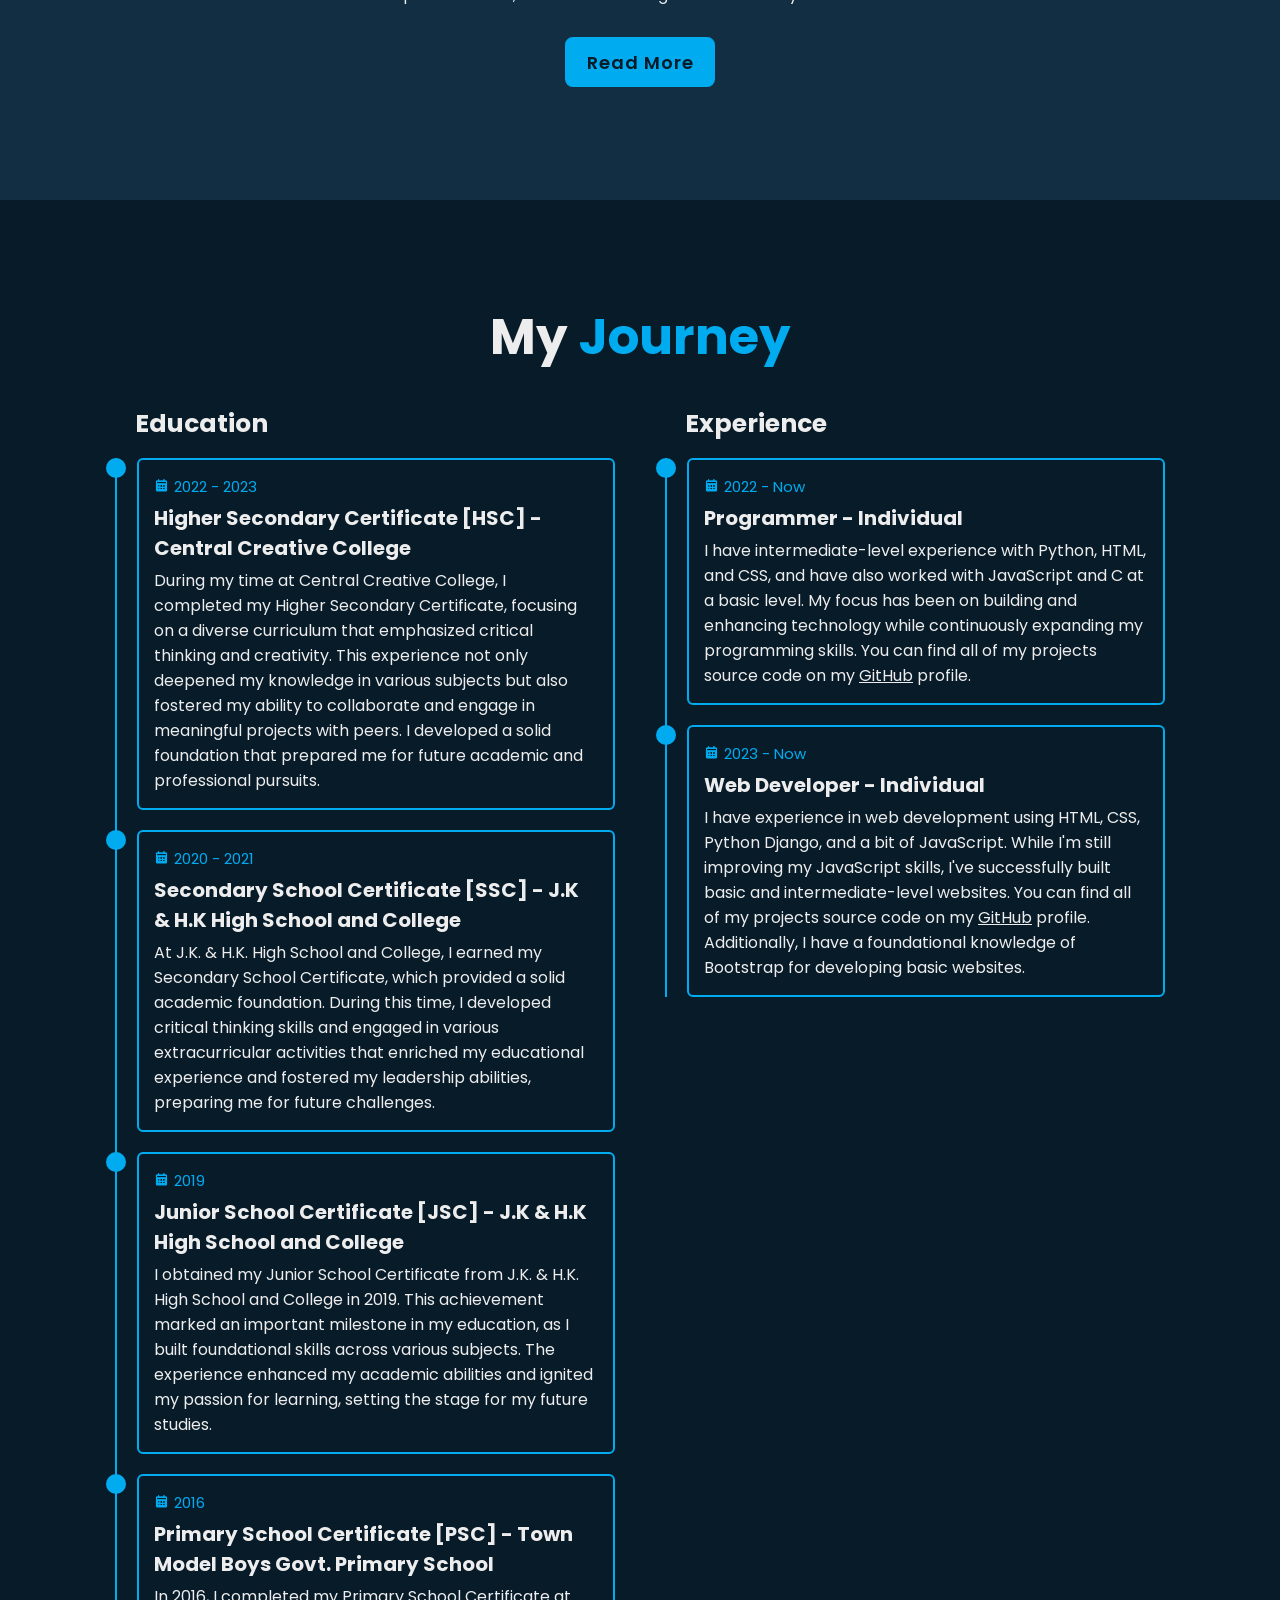
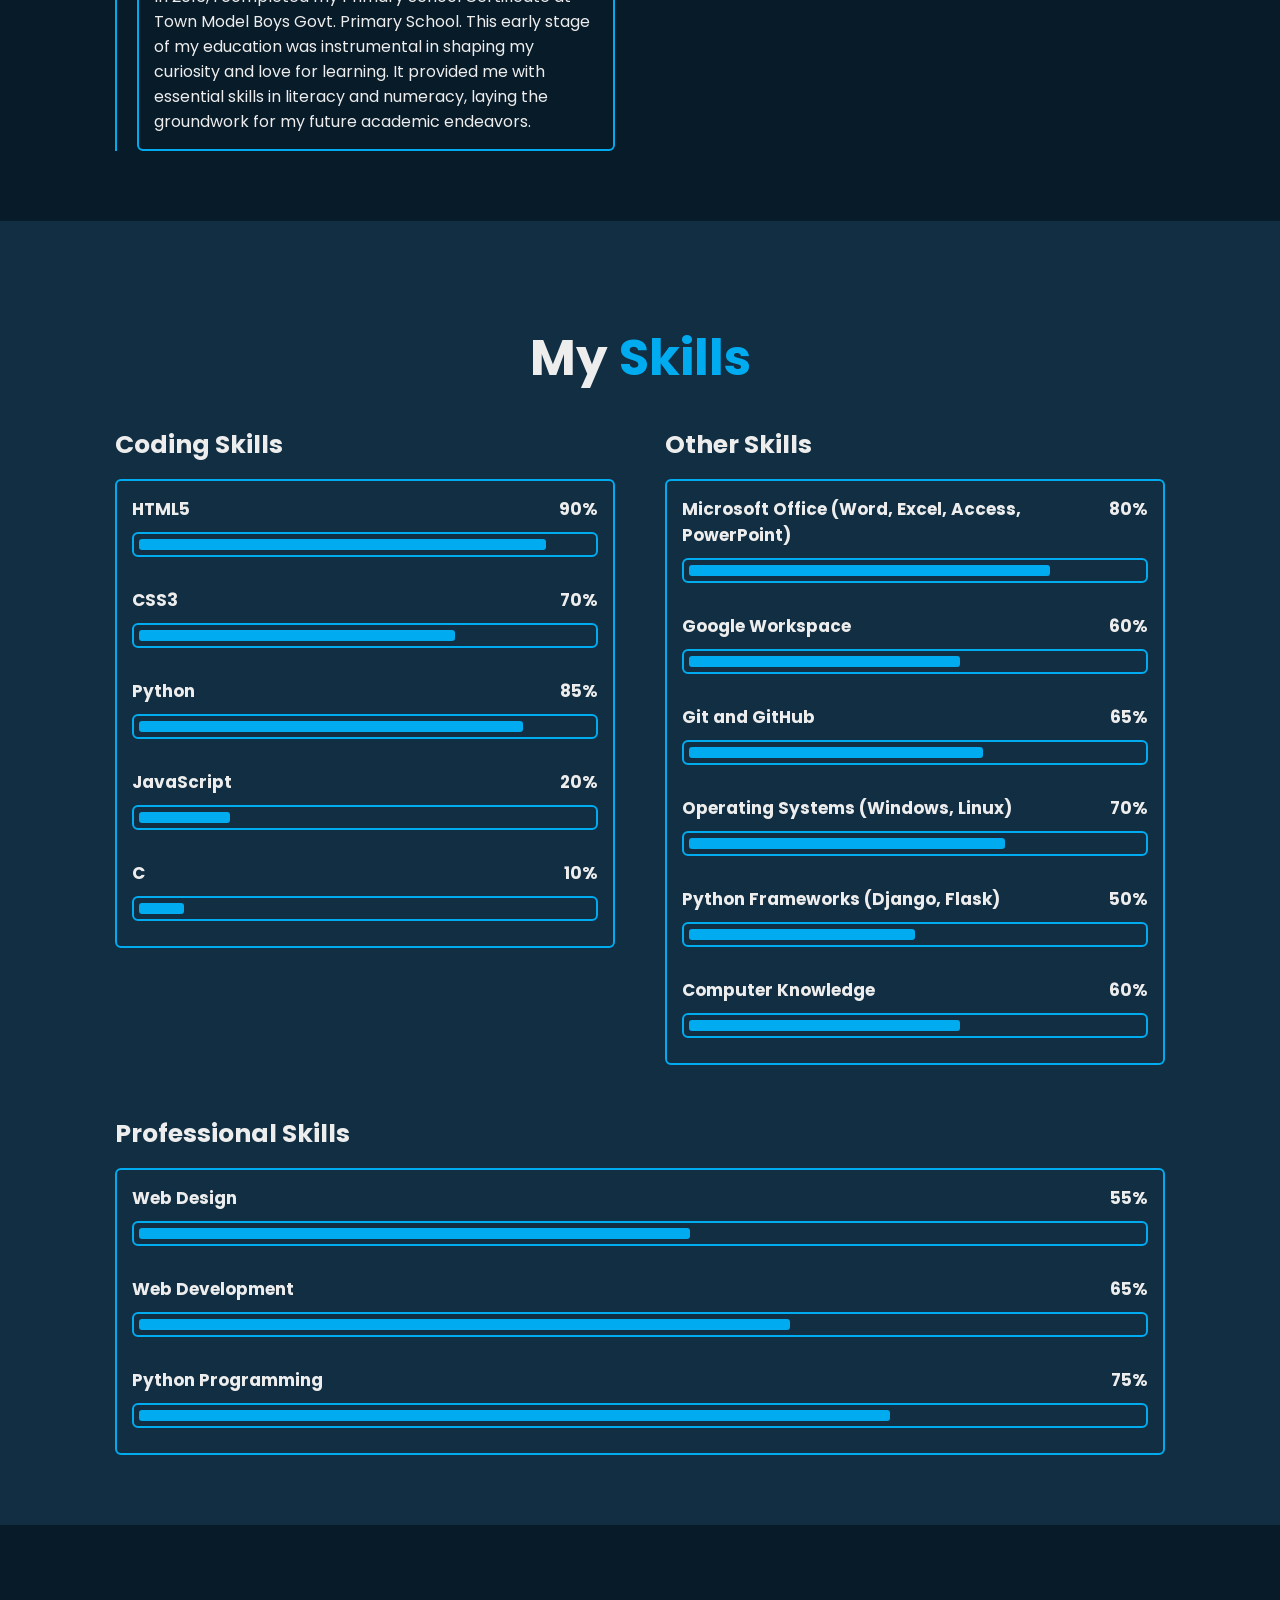
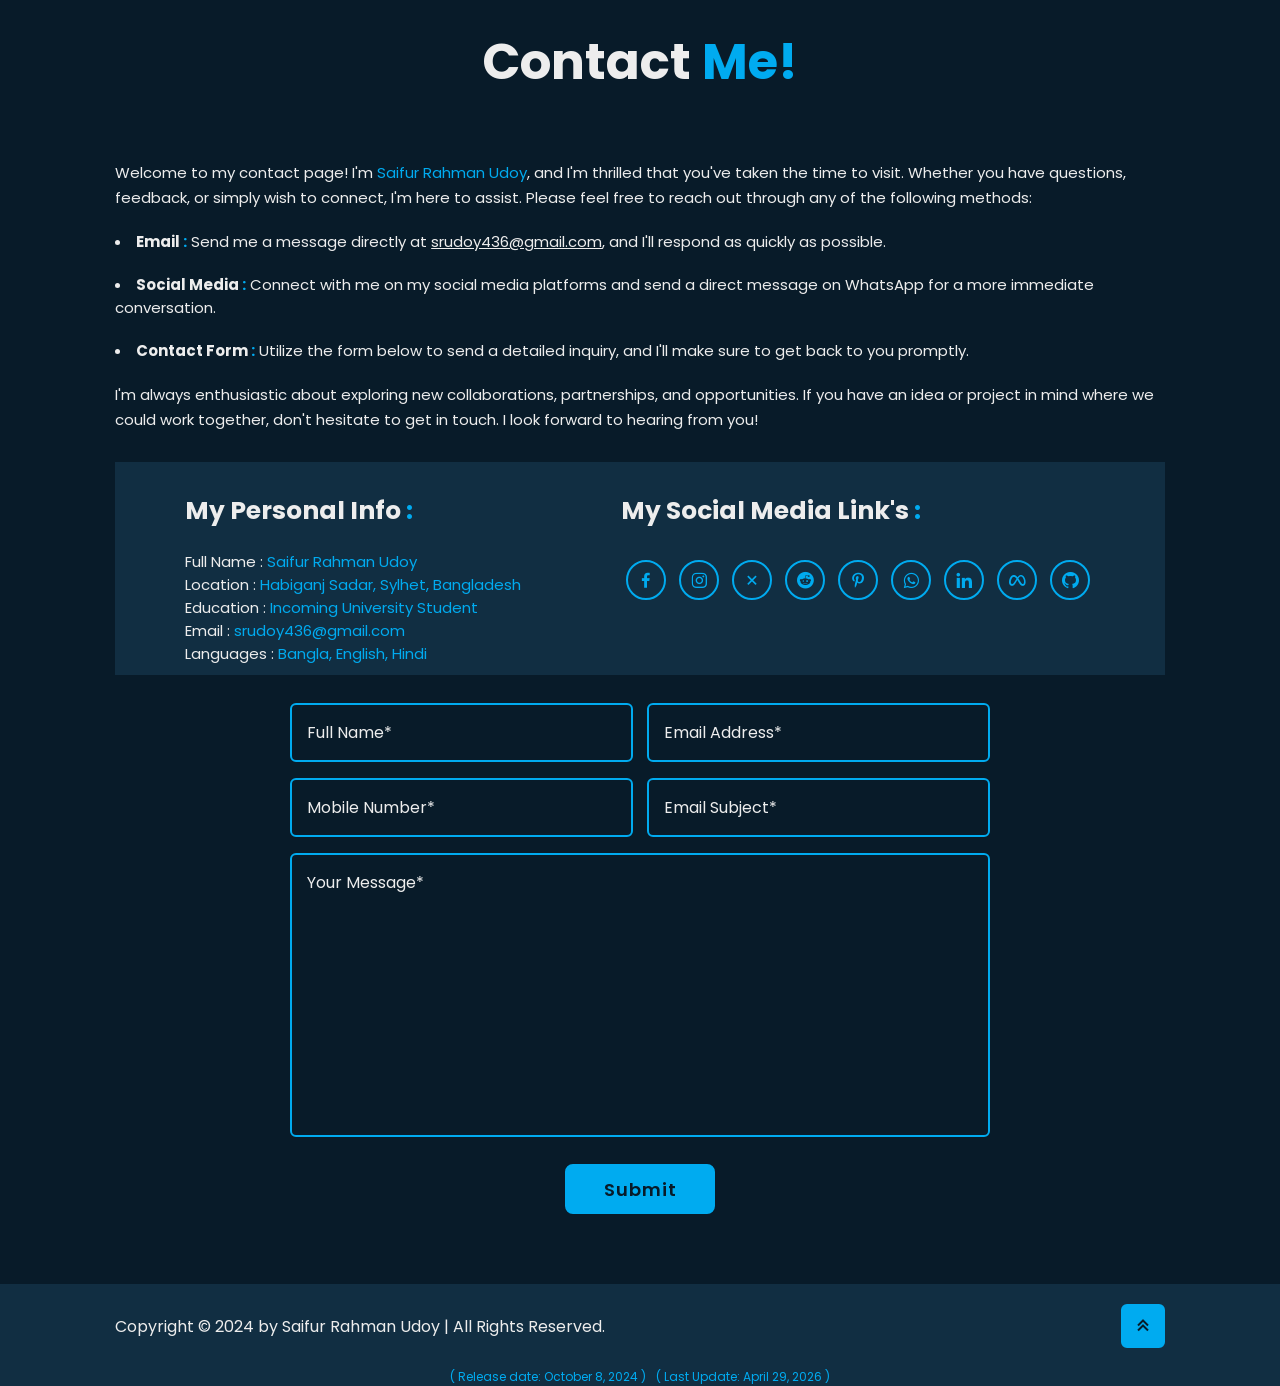
==== commit 0c9e835e: "Change greeting from 'Hello' to 'Goodbye'" ====
--- a/index.html
+++ b/index.html
@@ -31,9 +31,9 @@
             <div class="home-content">
                 <h1>Hi, I'm <span>Saifur Rahman Udoy</span></h1>
                 <div class="text-animate">
-                    <h3>Tech Learner & Programmer</h3>
-                </div>
-                <p>Welcome to my portfolio! I'm Saifur Rahman Udoy, a passionate tech learner and programmer from Bangladesh. Currently exploring the realms of web design and development, I am focused on advancing my skills in Python and pursuing a degree in Computer Science. Join me on my journey in technology.</p>
+                    <h3>Aspiring Cybersecurity Professional</h3>
+                </div>
+                <p> Welcome to my portfolio! I'm Saifur Rahman Udoy, a passionate tech learner from Bangladesh with a strong interest in cybersecurity and emerging technologies. Currently focused on building my knowledge in cybersecurity, networking, and ethical hacking, I am continuously learning and improving my technical skills through self-study and hands-on practice. Join me on my journey in technology and cybersecurity.</p>
                 <div class="btn-box">
                     <a href="#contact" class="btn">Hire Me</a>
                     <a href="#contact" class="btn">Let's Talk</a>
@@ -304,4 +304,4 @@
     </footer>
     <script src="./js/script.js"></script>
 </body>
-</html>+</html>
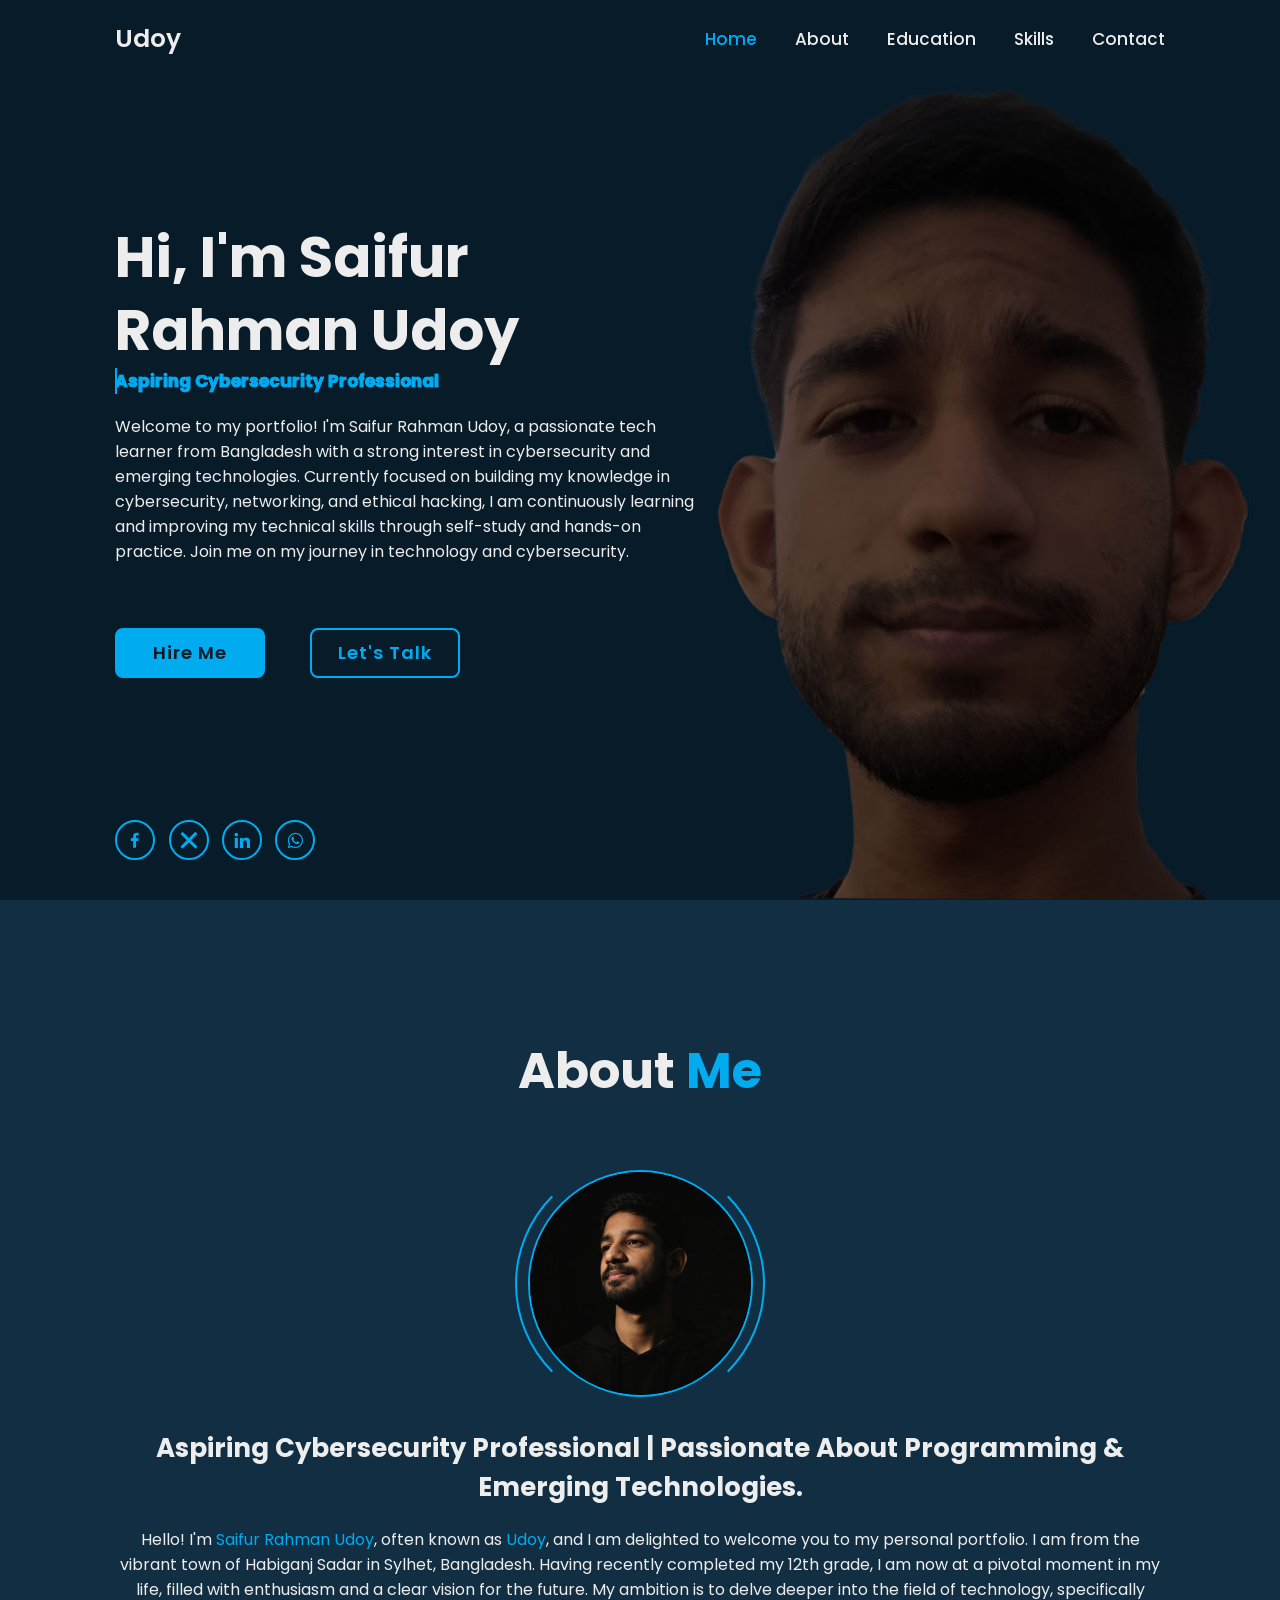
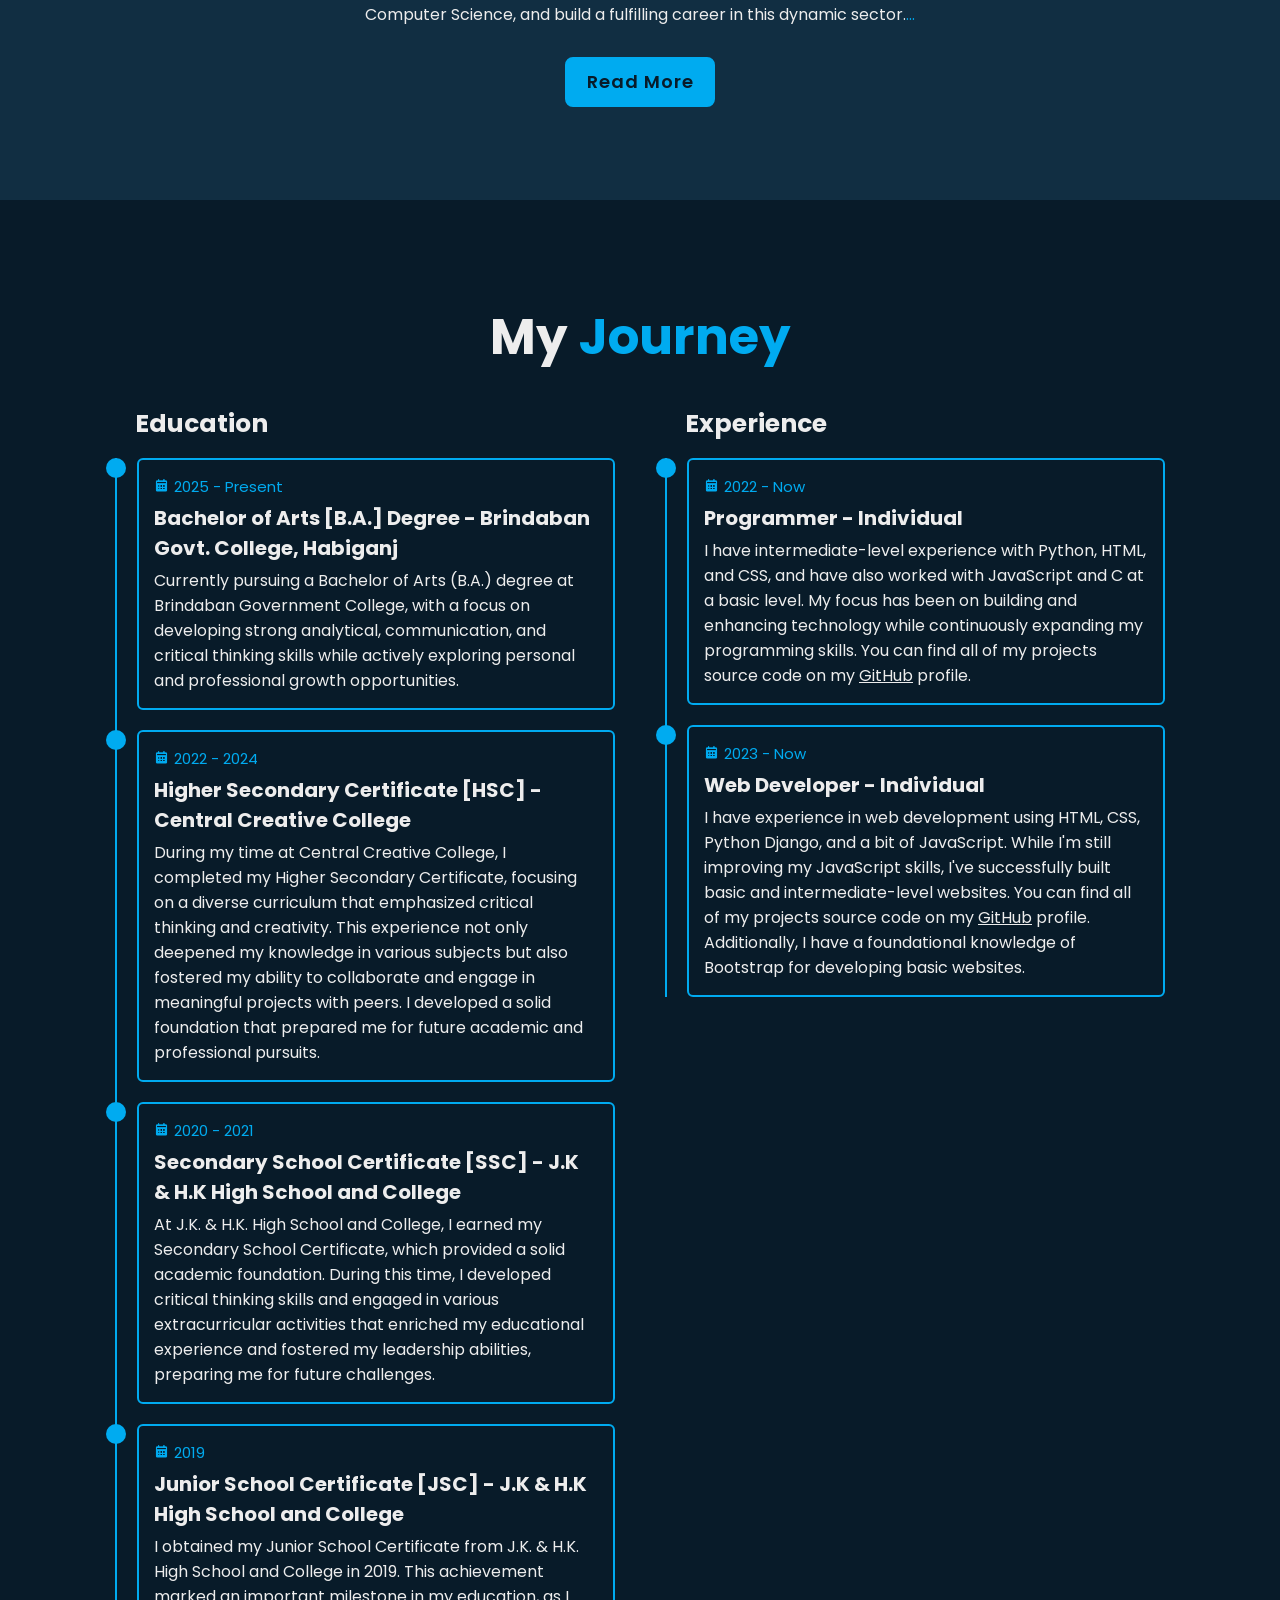
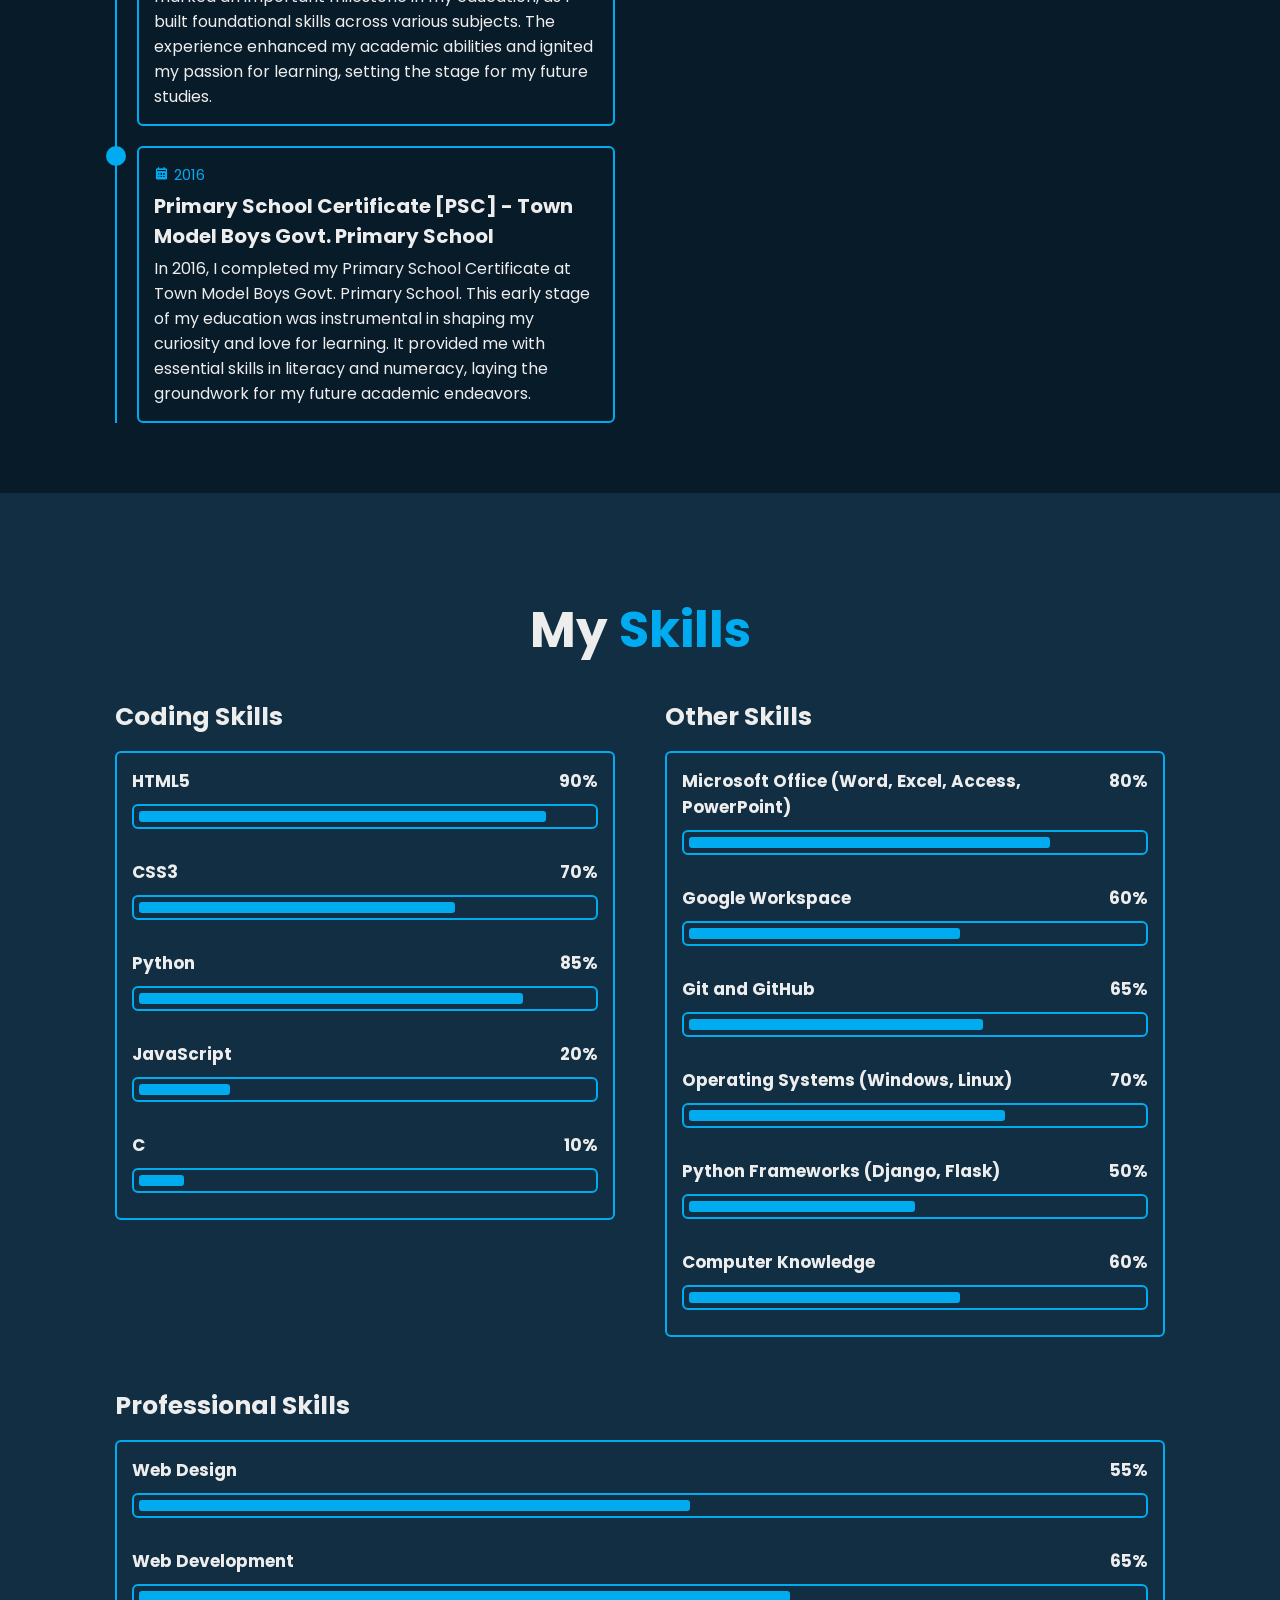
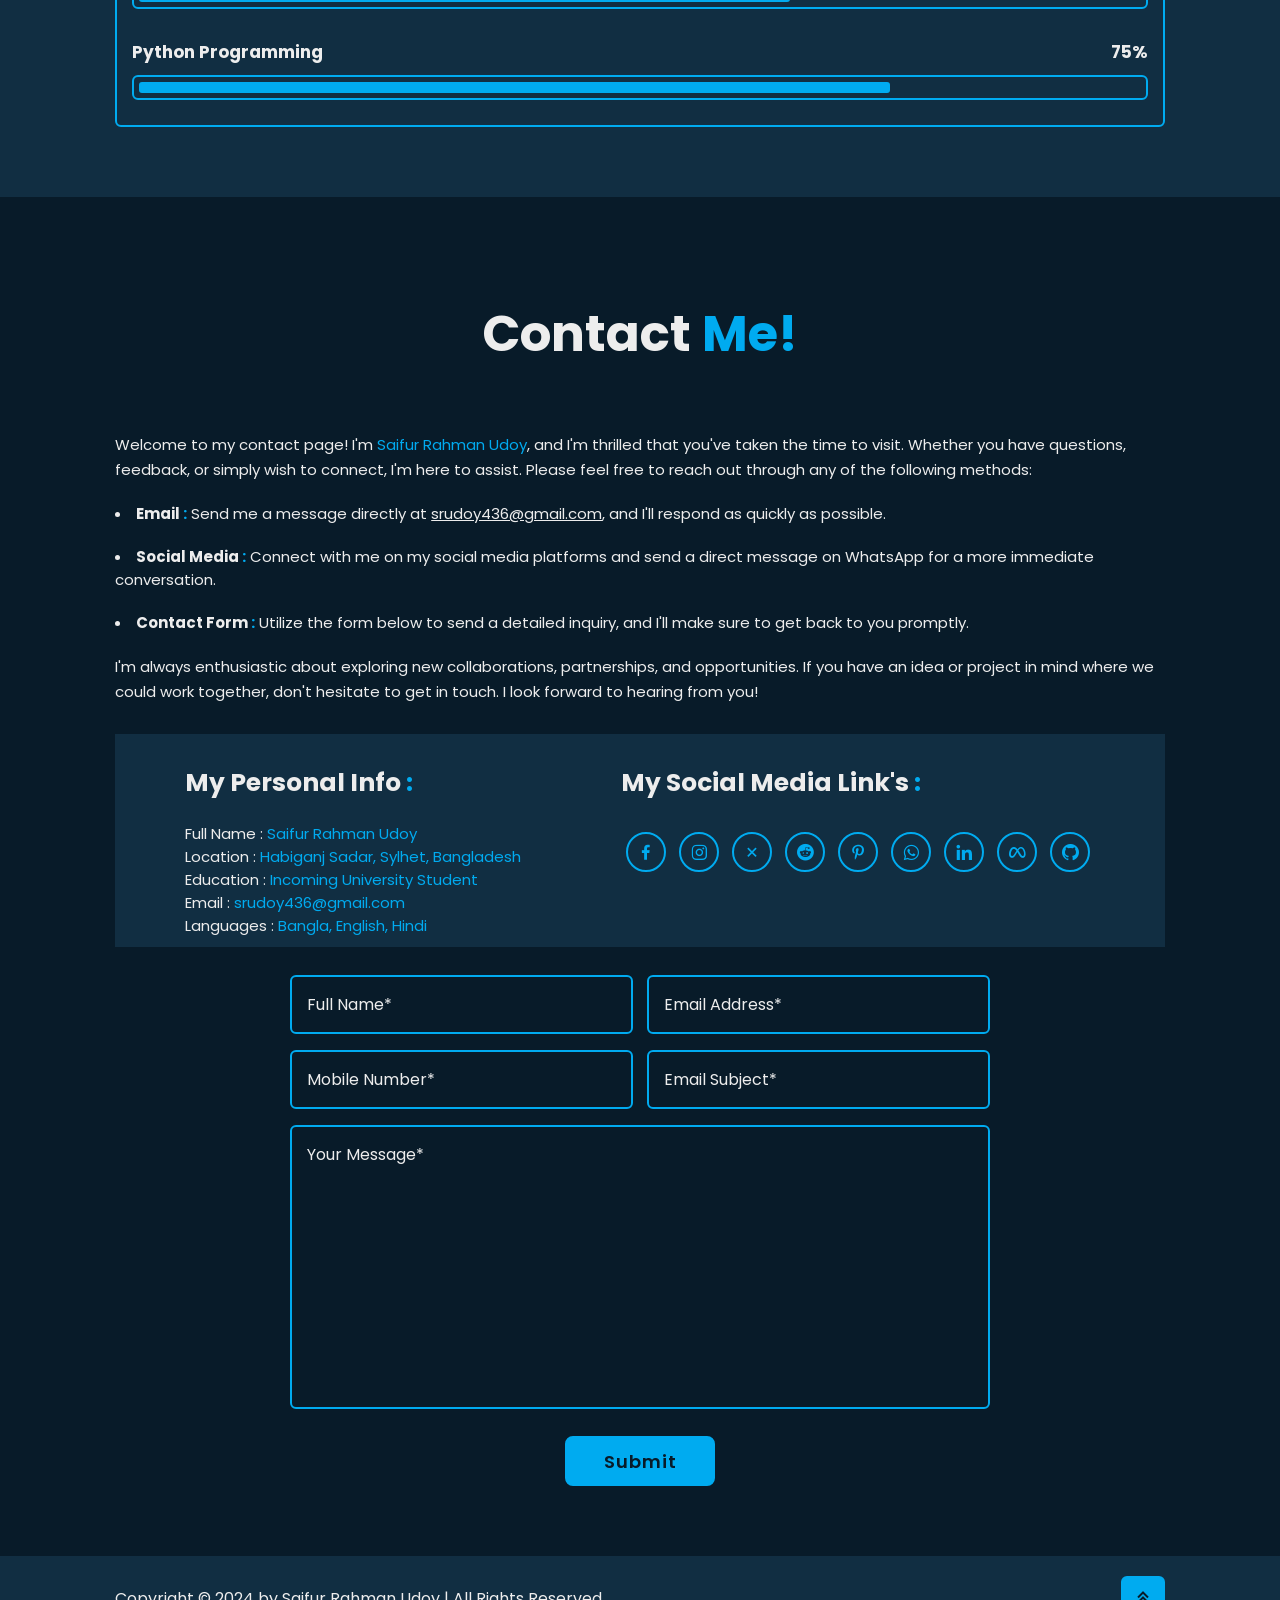
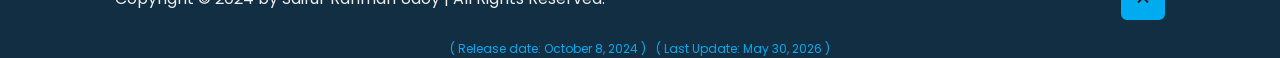
==== commit 25d901e6: "Update print statement from 'Hello' to 'Goodbye'" ====
--- a/index.html
+++ b/index.html
@@ -55,7 +55,7 @@
                 <span class="circle-spin"></span>
             </div>
             <div class="about-content">
-                <h3>Tech Learner & Programmer</h3>
+                <h3>Aspiring Cybersecurity Professional | Passionate About Programming & Emerging Technologies.</h3>
                 <p>Hello! I'm <span>Saifur Rahman Udoy</span>, often known as <span>Udoy</span>, and I am delighted to welcome you to my personal portfolio. I am from the vibrant town of Habiganj Sadar in Sylhet, Bangladesh. Having recently completed my 12th grade, I am now at a pivotal moment in my life, filled with enthusiasm and a clear vision for the future. My ambition is to delve deeper into the field of technology, specifically Computer Science, and build a fulfilling career in this dynamic sector.<span>...</span></p>
                 <div class="btn-box btns">
                     <a href="./html/about.html" class="btn">Read More</a>
@@ -71,7 +71,14 @@
                     <div class="education-box">
                         <div class="education-content">
                             <div class="content">
-                                <div class="year"><i class='bx bxs-calendar'></i>2022 - 2023</div>
+                                <div class="year"><i class='bx bxs-calendar'></i>2025 - Present</div>
+                                <h3>Bachelor of Arts [B.A.] Degree - Brindaban Govt. College, Habiganj</h3>
+                                <p>Currently pursuing a Bachelor of Arts (B.A.) degree at Brindaban Government College, with a focus on developing strong analytical, communication, and critical thinking skills while actively exploring personal and professional growth opportunities.</p>
+                            </div>
+                        </div>
+                        <div class="education-content">
+                            <div class="content">
+                                <div class="year"><i class='bx bxs-calendar'></i>2022 - 2024</div>
                                 <h3>Higher Secondary Certificate [HSC] - Central Creative College</h3>
                                 <p>During my time at Central Creative College, I completed my Higher Secondary Certificate, focusing on a diverse curriculum that emphasized critical thinking and creativity. This experience not only deepened my knowledge in various subjects but also fostered my ability to collaborate and engage in meaningful projects with peers. I developed a solid foundation that prepared me for future academic and professional pursuits.</p>
                             </div>
@@ -298,7 +305,7 @@
                 <span>( Release date: October 8, 2024 )</span>
             </div>
             <div class="last-update-box">
-                <span>( Last Update: April 29, 2026 )</span>
+                <span>( Last Update: May 30, 2026 )</span>
             </div>
         </div>
     </footer>
--- a/css/style.css
+++ b/css/style.css
@@ -129,7 +129,7 @@
 }
 
 .home-content .text-animate h3 {
-  font-size: 2.2rem;
+  font-size: 1.7rem;
   font-weight: 700;
   color: transparent;
   -webkit-text-stroke: 0.7px var(--main-color);
